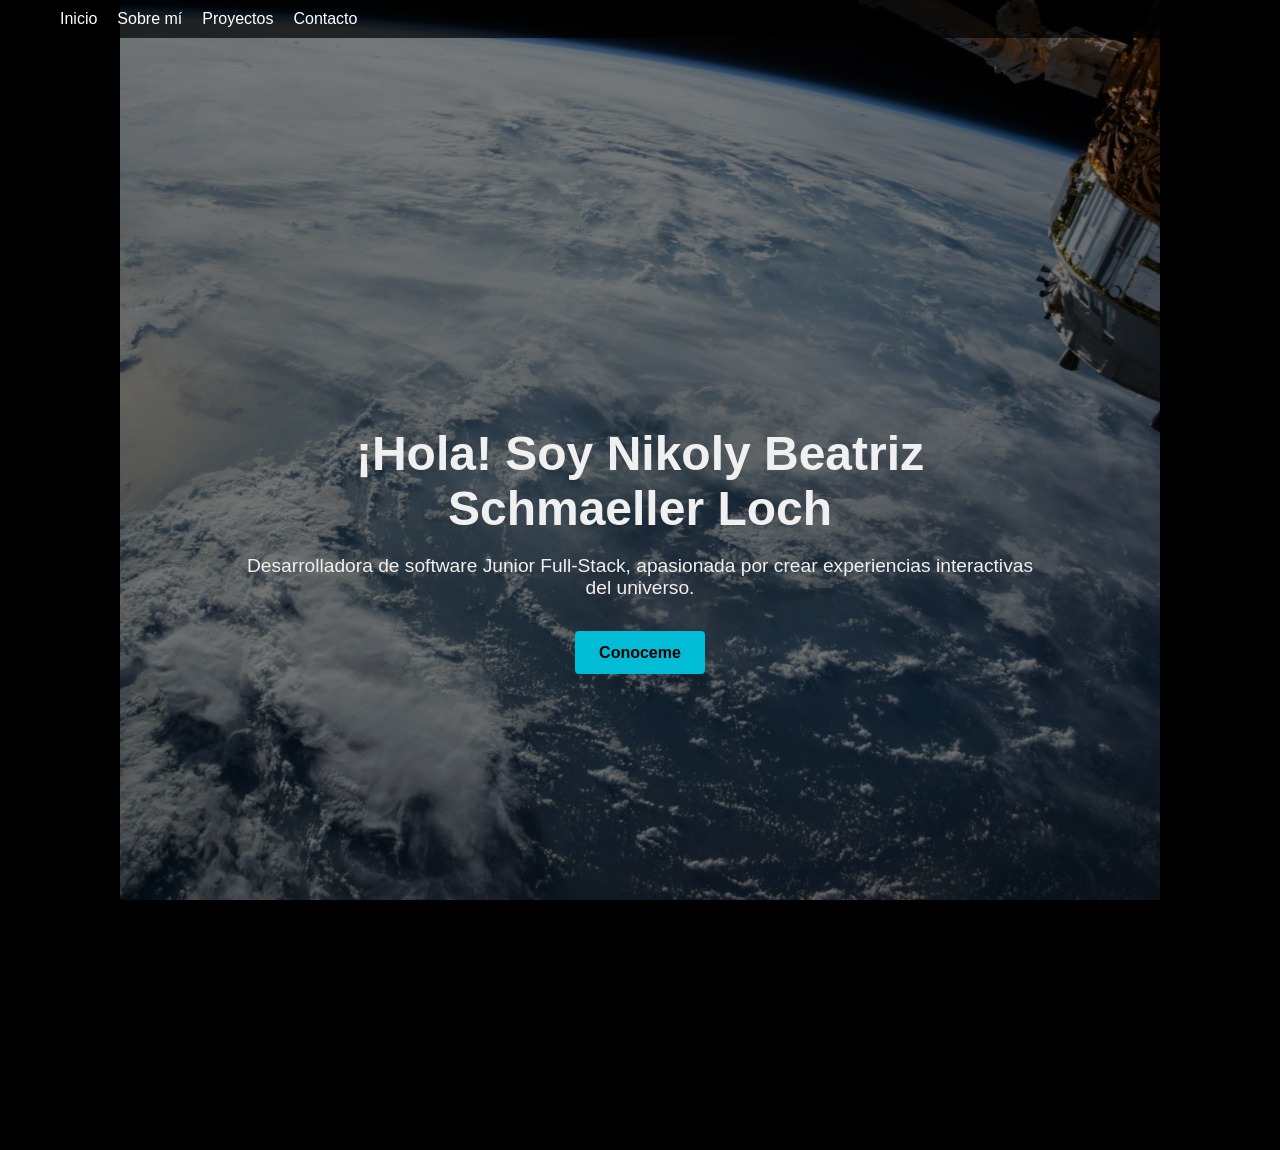
==== index.html @ 65ae57cd "Initial portfolio release with cosmic theme and Flask backend" ====
<!DOCTYPE html>
<html lang="es">
<head>
    <meta charset="UTF-8" />
    <meta name="viewport" content="width=device-width, initial-scale=1.0" />
    <title>Nikoly Beatriz – Portafolio</title>
    <link rel="stylesheet" href="static/css/style.css" />
</head>
<body>
    <nav class="navbar">
        <ul>
            <li><a href="index.html">Inicio</a></li>
            <li><a href="about.html">Sobre mí</a></li>
            <li><a href="projects.html">Proyectos</a></li>
            <li><a href="contact.html">Contacto</a></li>
        </ul>
    </nav>
    <section class="hero">
        <div class="hero-content">
            <h1>¡Hola! Soy <span class="highlight">Nikoly Beatriz Schmaeller Loch</span></h1>
            <p>Desarrolladora de software Junior Full‑Stack, apasionada por crear experiencias interactivas del universo.</p>
            <a href="about.html" class="btn-primary">Conoceme</a>
        </div>
    </section>
    <footer>
        <p>© 2026 Nikoly Beatriz – Todos los derechos reservados.</p>
    </footer>
    <script src="static/js/script.js"></script>
</body>
</html>
---- static/css/style.css ----
/* style.css - Cosmic theme */
html, body {
    margin: 0;
    padding: 0;
    height: 100%;
    font-family: 'Helvetica Neue', Arial, sans-serif;
    color: #f0f0f0;
    background: #000; /* fallback */
    overflow-x: hidden;
}

/* Hero section with background image */
.hero {
    position: relative;
    width: 100%;
    height: 100vh;
    background: url('../img/bg.jpg') center/cover no-repeat fixed;
    display: flex;
    align-items: center;
    justify-content: center;
    text-align: center;
}
.hero::after {
    content: '';
    position: absolute;
    inset: 0;
    background: rgba(0,0,0,0.5); /* dark overlay for readability */
}
.hero-content {
    position: relative;
    z-index: 1;
    max-width: 800px;
    padding: 20px;
}
.hero h1 {
    font-size: 3rem;
    margin-bottom: 1rem;
}
.hero p {
    font-size: 1.2rem;
    margin-bottom: 2rem;
}
.btn-primary {
    display: inline-block;
    background: #00bcd4;
    color: #000;
    padding: 0.8rem 1.5rem;
    border-radius: 4px;
    text-decoration: none;
    font-weight: bold;
    transition: background 0.3s;
}
.btn-primary:hover {
    background: #0097a7;
}

/* Navbar */
.navbar {
    position: fixed;
    top: 0; left: 0; right: 0;
    background: rgba(0,0,0,0.7);
    padding: 10px 20px;
    z-index: 1000;
}
.navbar ul {
    list-style: none;
    margin: 0;
    display: flex;
    gap: 20px;
}
.navbar a {
    color: #fff;
    text-decoration: none;
    font-weight: 500;
}
.navbar a:hover { text-decoration: underline; }

/* Sections */
section {
    padding: 80px 20px;
    max-width: 1000px;
    margin: 0 auto;
}
section h2 {
    font-size: 2.5rem;
    margin-bottom: 1rem;
    color: #00bcd4;
}
.project {
    background: rgba(255,255,255,0.05);
    padding: 20px;
    margin-bottom: 30px;
    border-radius: 8px;
    display: flex;
    gap: 20px;
    align-items: flex-start;
}
.project img {
    width: 180px;
    height: auto;
    border-radius: 4px;
    object-fit: cover;
}
.project-details {
    flex: 1;
}
.project-details h3 {
    margin-top: 0;
    color: #00e5ff;
}
.project-details p {
    margin: 0.5rem 0;
}

footer {
    text-align: center;
    padding: 20px;
    background: rgba(0,0,0,0.8);
    color: #aaa;
}
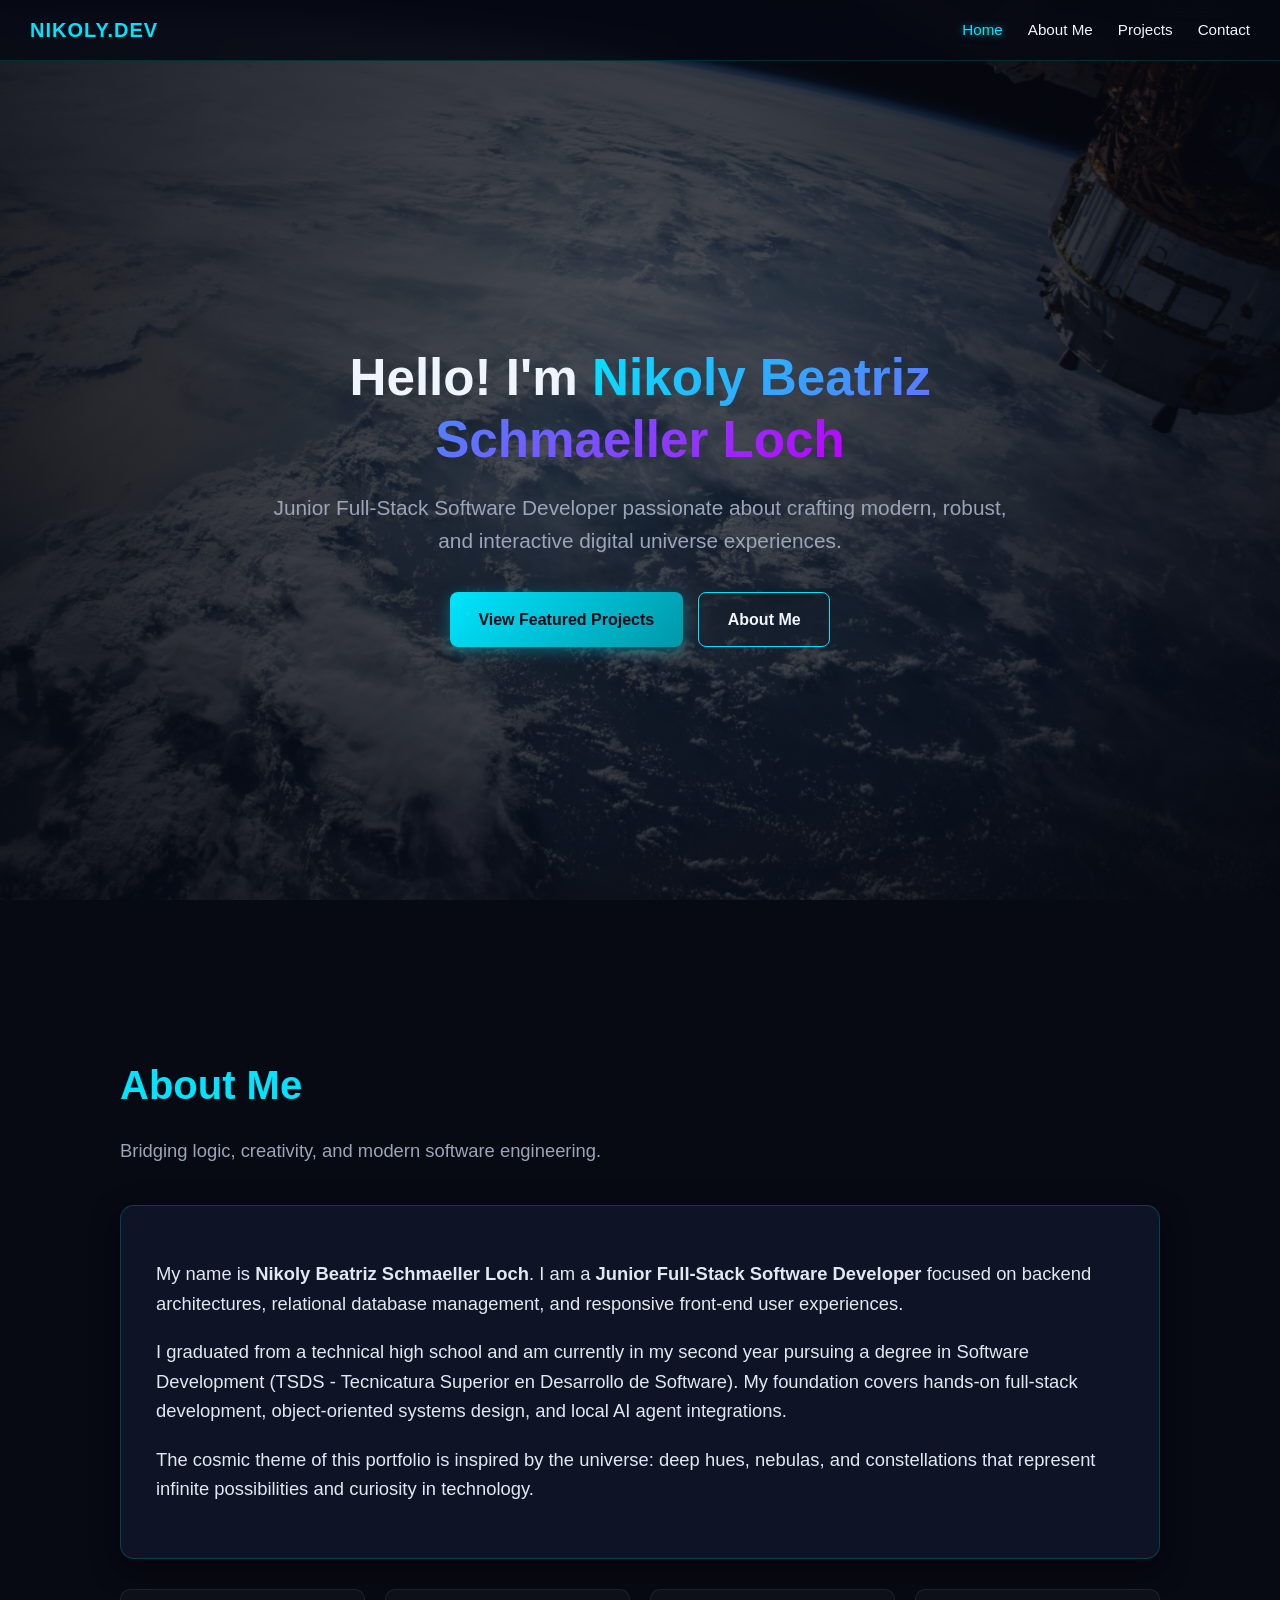
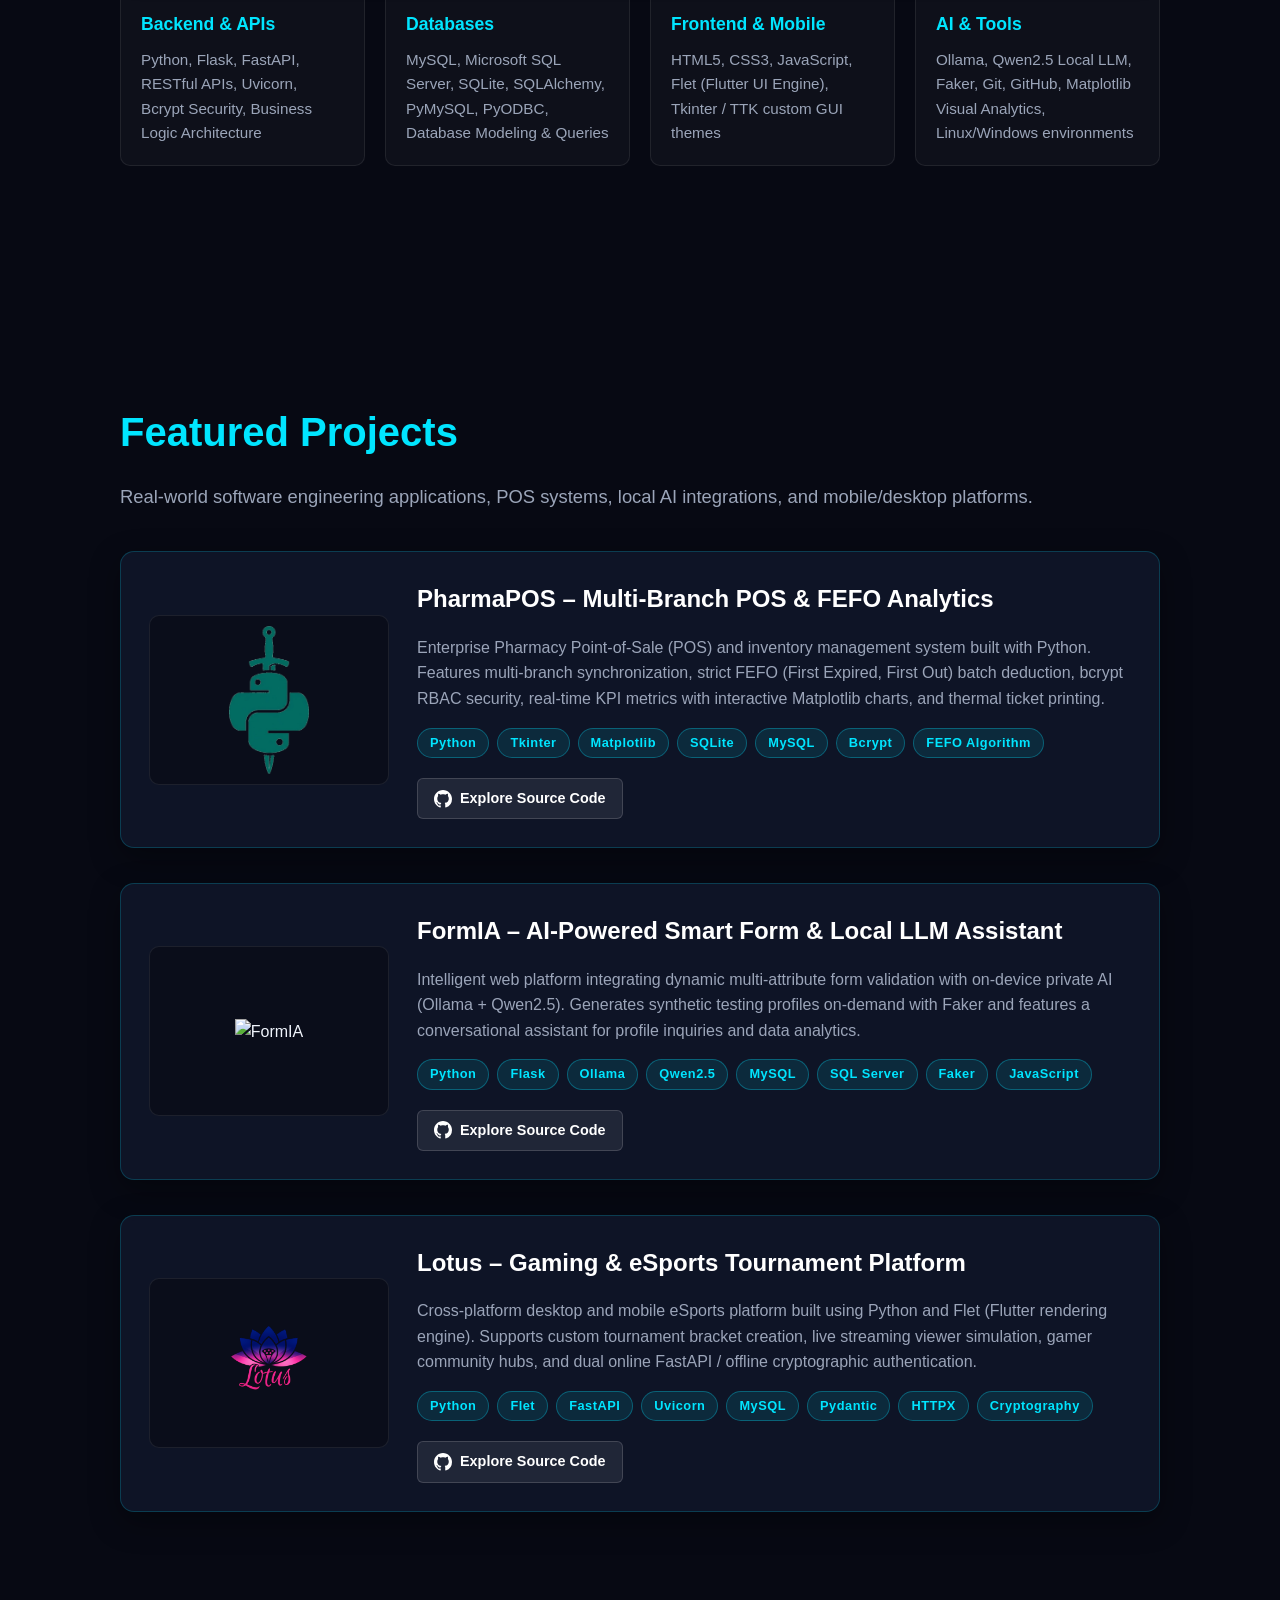
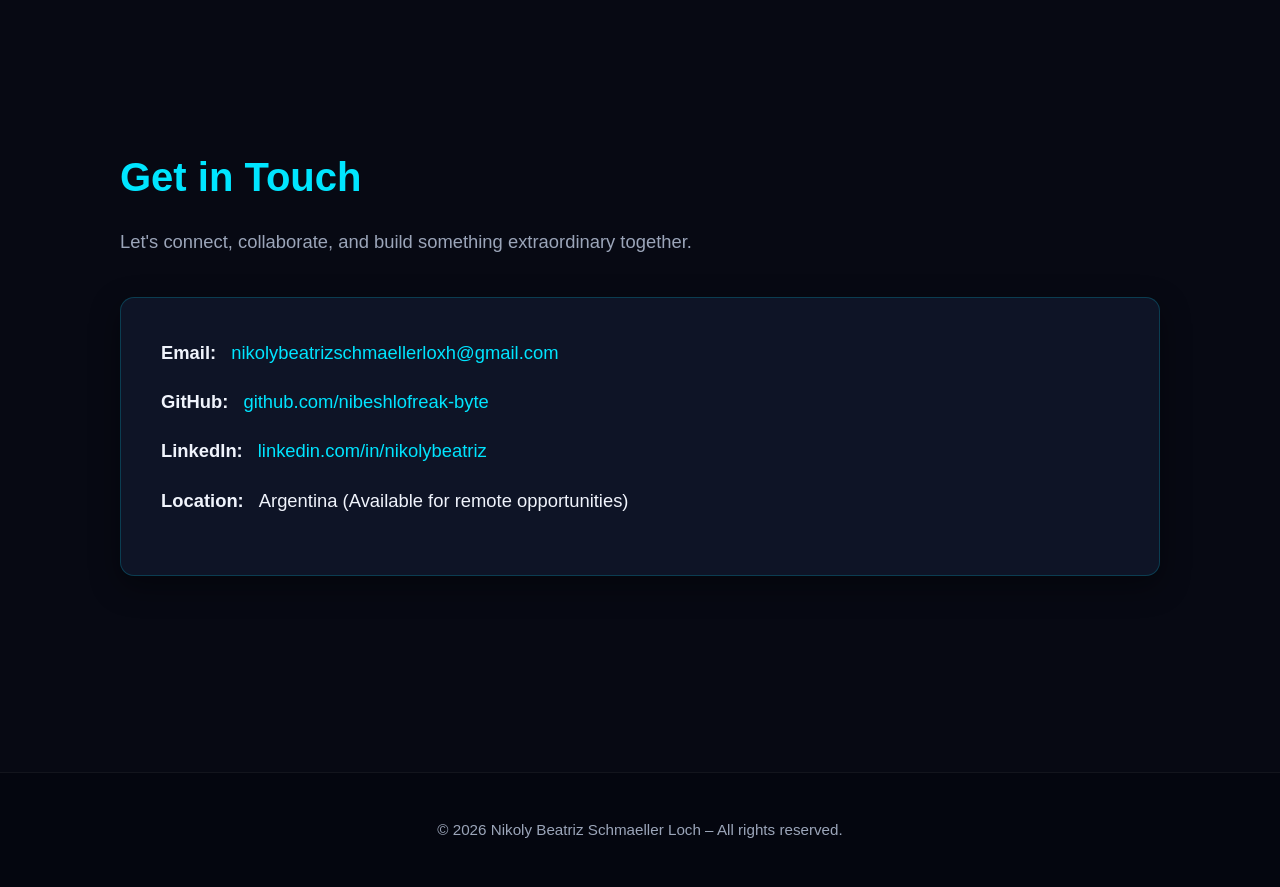
==== commit 9f2aeb8a: "Add PharmaPOS, FormIA, and Lotus projects with full English localization and portfolio integration" ====
--- a/index.html
+++ b/index.html
@@ -1,30 +1,190 @@
 <!DOCTYPE html>
-<html lang="es">
+<html lang="en">
 <head>
     <meta charset="UTF-8" />
     <meta name="viewport" content="width=device-width, initial-scale=1.0" />
-    <title>Nikoly Beatriz – Portafolio</title>
+    <title>Nikoly Beatriz – Software Developer Portfolio</title>
     <link rel="stylesheet" href="static/css/style.css" />
 </head>
 <body>
     <nav class="navbar">
+        <a href="#home" class="nav-brand">NIKOLY.DEV</a>
         <ul>
-            <li><a href="index.html">Inicio</a></li>
-            <li><a href="about.html">Sobre mí</a></li>
-            <li><a href="projects.html">Proyectos</a></li>
-            <li><a href="contact.html">Contacto</a></li>
+            <li><a href="#home" class="active">Home</a></li>
+            <li><a href="#about">About Me</a></li>
+            <li><a href="#projects">Projects</a></li>
+            <li><a href="#contact">Contact</a></li>
         </ul>
     </nav>
-    <section class="hero">
+
+    <header id="home" class="hero">
         <div class="hero-content">
-            <h1>¡Hola! Soy <span class="highlight">Nikoly Beatriz Schmaeller Loch</span></h1>
-            <p>Desarrolladora de software Junior Full‑Stack, apasionada por crear experiencias interactivas del universo.</p>
-            <a href="about.html" class="btn-primary">Conoceme</a>
+            <h1>Hello! I'm <span class="highlight">Nikoly Beatriz Schmaeller Loch</span></h1>
+            <p>Junior Full-Stack Software Developer passionate about crafting modern, robust, and interactive digital universe experiences.</p>
+            <div class="hero-cta">
+                <a href="#projects" class="btn-primary">View Featured Projects</a>
+                <a href="#about" class="btn-secondary">About Me</a>
+            </div>
+        </div>
+    </header>
+
+    <section id="about" class="content">
+        <h2>About Me</h2>
+        <p class="section-subtitle">Bridging logic, creativity, and modern software engineering.</p>
+
+        <div class="about-card">
+            <p>My name is <strong>Nikoly Beatriz Schmaeller Loch</strong>. I am a <strong>Junior Full-Stack Software Developer</strong> focused on backend architectures, relational database management, and responsive front-end user experiences.</p>
+            <p>I graduated from a technical high school and am currently in my second year pursuing a degree in Software Development (TSDS - Tecnicatura Superior en Desarrollo de Software). My foundation covers hands-on full-stack development, object-oriented systems design, and local AI agent integrations.</p>
+            <p>The cosmic theme of this portfolio is inspired by the universe: deep hues, nebulas, and constellations that represent infinite possibilities and curiosity in technology.</p>
+        </div>
+
+        <div class="skills-grid">
+            <div class="skill-box">
+                <h4>Backend &amp; APIs</h4>
+                <p>Python, Flask, FastAPI, RESTful APIs, Uvicorn, Bcrypt Security, Business Logic Architecture</p>
+            </div>
+            <div class="skill-box">
+                <h4>Databases</h4>
+                <p>MySQL, Microsoft SQL Server, SQLite, SQLAlchemy, PyMySQL, PyODBC, Database Modeling &amp; Queries</p>
+            </div>
+            <div class="skill-box">
+                <h4>Frontend &amp; Mobile</h4>
+                <p>HTML5, CSS3, JavaScript, Flet (Flutter UI Engine), Tkinter / TTK custom GUI themes</p>
+            </div>
+            <div class="skill-box">
+                <h4>AI &amp; Tools</h4>
+                <p>Ollama, Qwen2.5 Local LLM, Faker, Git, GitHub, Matplotlib Visual Analytics, Linux/Windows environments</p>
+            </div>
         </div>
     </section>
+
+    <section id="projects" class="content">
+        <h2>Featured Projects</h2>
+        <p class="section-subtitle">Real-world software engineering applications, POS systems, local AI integrations, and mobile/desktop platforms.</p>
+
+        <div class="projects-container">
+            <!-- Project 1: PharmaPOS -->
+            <article class="project-card">
+                <div class="project-image-wrap">
+                    <img src="static/img/pharmacy_pos.png" alt="PharmaPOS" loading="lazy" />
+                </div>
+                <div class="project-details">
+                    <h3>PharmaPOS – Multi-Branch POS &amp; FEFO Analytics</h3>
+                    <p>Enterprise Pharmacy Point-of-Sale (POS) and inventory management system built with Python. Features multi-branch synchronization, strict FEFO (First Expired, First Out) batch deduction, bcrypt RBAC security, real-time KPI metrics with interactive Matplotlib charts, and thermal ticket printing.</p>
+                    
+                    <div class="tech-tags">
+                        <span class="tech-tag">Python</span>
+                        <span class="tech-tag">Tkinter</span>
+                        <span class="tech-tag">Matplotlib</span>
+                        <span class="tech-tag">SQLite</span>
+                        <span class="tech-tag">MySQL</span>
+                        <span class="tech-tag">Bcrypt</span>
+                        <span class="tech-tag">FEFO Algorithm</span>
+                    </div>
+
+                    <div class="project-actions">
+                        <a href="https://github.com/nibeshlofreak-byte/portfolio/tree/main/projects/pharmacy-pos" target="_blank" rel="noopener noreferrer" class="btn-code">
+                            <svg width="18" height="18" viewBox="0 0 24 24" fill="currentColor">
+                                <path d="M12 0C5.37 0 0 5.37 0 12c0 5.31 3.435 9.795 8.205 11.385.6.105.825-.255.825-.57 0-.285-.015-1.23-.015-2.235-3.015.555-3.795-.735-4.035-1.41-.135-.345-.72-1.41-1.23-1.695-.42-.225-1.02-.78-.015-.795.945-.015 1.62.87 1.845 1.23 1.08 1.815 2.805 1.305 3.495.99.105-.78.42-1.305.765-1.605-2.67-.3-5.46-1.335-5.46-5.925 0-1.305.465-2.385 1.23-3.225-.12-.3-.54-1.53.12-3.18 0 0 1.005-.315 3.3 1.23.96-.27 1.98-.405 3-.405s2.04.135 3 .405c2.295-1.56 3.3-1.23 3.3-1.23.66 1.65.24 2.88.12 3.18.765.84 1.23 1.905 1.23 3.225 0 4.605-2.805 5.625-5.475 5.925.435.375.81 1.095.81 2.22 0 1.605-.015 2.895-.015 3.3 0 .315.225.69.825.57A12.02 12.02 0 0024 12c0-6.63-5.37-12-12-12z"/>
+                            </svg>
+                            Explore Source Code
+                        </a>
+                    </div>
+                </div>
+            </article>
+
+            <!-- Project 2: FormIA -->
+            <article class="project-card">
+                <div class="project-image-wrap">
+                    <img src="static/img/formia_ai.svg" alt="FormIA" loading="lazy" />
+                </div>
+                <div class="project-details">
+                    <h3>FormIA – AI-Powered Smart Form &amp; Local LLM Assistant</h3>
+                    <p>Intelligent web platform integrating dynamic multi-attribute form validation with on-device private AI (Ollama + Qwen2.5). Generates synthetic testing profiles on-demand with Faker and features a conversational assistant for profile inquiries and data analytics.</p>
+                    
+                    <div class="tech-tags">
+                        <span class="tech-tag">Python</span>
+                        <span class="tech-tag">Flask</span>
+                        <span class="tech-tag">Ollama</span>
+                        <span class="tech-tag">Qwen2.5</span>
+                        <span class="tech-tag">MySQL</span>
+                        <span class="tech-tag">SQL Server</span>
+                        <span class="tech-tag">Faker</span>
+                        <span class="tech-tag">JavaScript</span>
+                    </div>
+
+                    <div class="project-actions">
+                        <a href="https://github.com/nibeshlofreak-byte/portfolio/tree/main/projects/formia-ai-form" target="_blank" rel="noopener noreferrer" class="btn-code">
+                            <svg width="18" height="18" viewBox="0 0 24 24" fill="currentColor">
+                                <path d="M12 0C5.37 0 0 5.37 0 12c0 5.31 3.435 9.795 8.205 11.385.6.105.825-.255.825-.57 0-.285-.015-1.23-.015-2.235-3.015.555-3.795-.735-4.035-1.41-.135-.345-.72-1.41-1.23-1.695-.42-.225-1.02-.78-.015-.795.945-.015 1.62.87 1.845 1.23 1.08 1.815 2.805 1.305 3.495.99.105-.78.42-1.305.765-1.605-2.67-.3-5.46-1.335-5.46-5.925 0-1.305.465-2.385 1.23-3.225-.12-.3-.54-1.53.12-3.18 0 0 1.005-.315 3.3 1.23.96-.27 1.98-.405 3-.405s2.04.135 3 .405c2.295-1.56 3.3-1.23 3.3-1.23.66 1.65.24 2.88.12 3.18.765.84 1.23 1.905 1.23 3.225 0 4.605-2.805 5.625-5.475 5.925.435.375.81 1.095.81 2.22 0 1.605-.015 2.895-.015 3.3 0 .315.225.69.825.57A12.02 12.02 0 0024 12c0-6.63-5.37-12-12-12z"/>
+                            </svg>
+                            Explore Source Code
+                        </a>
+                    </div>
+                </div>
+            </article>
+
+            <!-- Project 3: Lotus -->
+            <article class="project-card">
+                <div class="project-image-wrap">
+                    <img src="static/img/lotus_esports.png" alt="Lotus eSports" loading="lazy" />
+                </div>
+                <div class="project-details">
+                    <h3>Lotus – Gaming &amp; eSports Tournament Platform</h3>
+                    <p>Cross-platform desktop and mobile eSports platform built using Python and Flet (Flutter rendering engine). Supports custom tournament bracket creation, live streaming viewer simulation, gamer community hubs, and dual online FastAPI / offline cryptographic authentication.</p>
+                    
+                    <div class="tech-tags">
+                        <span class="tech-tag">Python</span>
+                        <span class="tech-tag">Flet</span>
+                        <span class="tech-tag">FastAPI</span>
+                        <span class="tech-tag">Uvicorn</span>
+                        <span class="tech-tag">MySQL</span>
+                        <span class="tech-tag">Pydantic</span>
+                        <span class="tech-tag">HTTPX</span>
+                        <span class="tech-tag">Cryptography</span>
+                    </div>
+
+                    <div class="project-actions">
+                        <a href="https://github.com/nibeshlofreak-byte/portfolio/tree/main/projects/lotus-esports" target="_blank" rel="noopener noreferrer" class="btn-code">
+                            <svg width="18" height="18" viewBox="0 0 24 24" fill="currentColor">
+                                <path d="M12 0C5.37 0 0 5.37 0 12c0 5.31 3.435 9.795 8.205 11.385.6.105.825-.255.825-.57 0-.285-.015-1.23-.015-2.235-3.015.555-3.795-.735-4.035-1.41-.135-.345-.72-1.41-1.23-1.695-.42-.225-1.02-.78-.015-.795.945-.015 1.62.87 1.845 1.23 1.08 1.815 2.805 1.305 3.495.99.105-.78.42-1.305.765-1.605-2.67-.3-5.46-1.335-5.46-5.925 0-1.305.465-2.385 1.23-3.225-.12-.3-.54-1.53.12-3.18 0 0 1.005-.315 3.3 1.23.96-.27 1.98-.405 3-.405s2.04.135 3 .405c2.295-1.56 3.3-1.23 3.3-1.23.66 1.65.24 2.88.12 3.18.765.84 1.23 1.905 1.23 3.225 0 4.605-2.805 5.625-5.475 5.925.435.375.81 1.095.81 2.22 0 1.605-.015 2.895-.015 3.3 0 .315.225.69.825.57A12.02 12.02 0 0024 12c0-6.63-5.37-12-12-12z"/>
+                            </svg>
+                            Explore Source Code
+                        </a>
+                    </div>
+                </div>
+            </article>
+        </div>
+    </section>
+
+    <section id="contact" class="content">
+        <h2>Get in Touch</h2>
+        <p class="section-subtitle">Let's connect, collaborate, and build something extraordinary together.</p>
+
+        <div class="contact-container">
+            <div class="contact-item">
+                <strong>Email:</strong>
+                <a href="mailto:nikolybeatrizschmaellerloxh@gmail.com">nikolybeatrizschmaellerloxh@gmail.com</a>
+            </div>
+            <div class="contact-item">
+                <strong>GitHub:</strong>
+                <a href="https://github.com/nibeshlofreak-byte" target="_blank" rel="noopener noreferrer">github.com/nibeshlofreak-byte</a>
+            </div>
+            <div class="contact-item">
+                <strong>LinkedIn:</strong>
+                <a href="https://www.linkedin.com/in/nikolybeatriz" target="_blank" rel="noopener noreferrer">linkedin.com/in/nikolybeatriz</a>
+            </div>
+            <div class="contact-item">
+                <strong>Location:</strong>
+                <span>Argentina (Available for remote opportunities)</span>
+            </div>
+        </div>
+    </section>
+
     <footer>
-        <p>© 2026 Nikoly Beatriz – Todos los derechos reservados.</p>
+        <p>© 2026 Nikoly Beatriz Schmaeller Loch – All rights reserved.</p>
     </footer>
+
     <script src="static/js/script.js"></script>
 </body>
-</html>+</html>
--- a/static/css/style.css
+++ b/static/css/style.css
@@ -1,120 +1,415 @@
-/* style.css - Cosmic theme */
+/* style.css - Cosmic Theme Portfolio */
+:root {
+    --primary-neon: #00e5ff;
+    --accent-purple: #9d4edd;
+    --accent-pink: #ff007f;
+    --bg-dark: #070913;
+    --card-bg: rgba(18, 24, 46, 0.75);
+    --card-border: rgba(0, 229, 255, 0.2);
+    --text-main: #f0f4fc;
+    --text-muted: #9ba5b9;
+}
+
+* {
+    box-sizing: border-box;
+}
+
 html, body {
     margin: 0;
     padding: 0;
-    height: 100%;
-    font-family: 'Helvetica Neue', Arial, sans-serif;
-    color: #f0f0f0;
-    background: #000; /* fallback */
+    min-height: 100%;
+    font-family: 'Segoe UI', -apple-system, BlinkMacSystemFont, Roboto, Oxygen, Ubuntu, Cantarell, sans-serif;
+    color: var(--text-main);
+    background-color: var(--bg-dark);
+    background-image: 
+        radial-gradient(ellipse at top left, rgba(157, 78, 221, 0.15), transparent 50%),
+        radial-gradient(ellipse at bottom right, rgba(0, 229, 255, 0.12), transparent 50%),
+        radial-gradient(circle at center, rgba(10, 14, 28, 0.95), #05070f);
+    background-attachment: fixed;
     overflow-x: hidden;
-}
-
-/* Hero section with background image */
+    line-height: 1.6;
+}
+
+/* Navbar */
+.navbar {
+    position: fixed;
+    top: 0; 
+    left: 0; 
+    right: 0;
+    background: rgba(7, 9, 19, 0.85);
+    backdrop-filter: blur(12px);
+    -webkit-backdrop-filter: blur(12px);
+    border-bottom: 1px solid rgba(0, 229, 255, 0.15);
+    padding: 14px 30px;
+    z-index: 1000;
+    display: flex;
+    justify-content: space-between;
+    align-items: center;
+}
+
+.navbar .nav-brand {
+    font-size: 1.25rem;
+    font-weight: 700;
+    color: var(--primary-neon);
+    text-decoration: none;
+    letter-spacing: 1px;
+}
+
+.navbar ul {
+    list-style: none;
+    margin: 0;
+    padding: 0;
+    display: flex;
+    gap: 25px;
+}
+
+.navbar a {
+    color: var(--text-main);
+    text-decoration: none;
+    font-weight: 500;
+    font-size: 0.95rem;
+    transition: color 0.25s, text-shadow 0.25s;
+}
+
+.navbar a:hover, .navbar a.active {
+    color: var(--primary-neon);
+    text-shadow: 0 0 8px rgba(0, 229, 255, 0.6);
+}
+
+/* Hero Section */
 .hero {
     position: relative;
     width: 100%;
-    height: 100vh;
+    min-height: 100vh;
     background: url('../img/bg.jpg') center/cover no-repeat fixed;
     display: flex;
     align-items: center;
     justify-content: center;
     text-align: center;
-}
+    padding: 100px 20px 40px;
+}
+
 .hero::after {
     content: '';
     position: absolute;
     inset: 0;
-    background: rgba(0,0,0,0.5); /* dark overlay for readability */
-}
+    background: radial-gradient(circle, rgba(7, 9, 19, 0.65) 0%, rgba(5, 7, 15, 0.9) 100%);
+}
+
 .hero-content {
     position: relative;
     z-index: 1;
-    max-width: 800px;
+    max-width: 820px;
+    padding: 30px;
+}
+
+.hero h1 {
+    font-size: 3.2rem;
+    margin-bottom: 1.2rem;
+    line-height: 1.2;
+    font-weight: 800;
+}
+
+.highlight {
+    background: linear-gradient(135deg, #00e5ff 0%, #bd00ff 100%);
+    -webkit-background-clip: text;
+    -webkit-text-fill-color: transparent;
+}
+
+.hero p {
+    font-size: 1.3rem;
+    color: var(--text-muted);
+    margin-bottom: 2.2rem;
+}
+
+.hero-cta {
+    display: flex;
+    gap: 15px;
+    justify-content: center;
+    flex-wrap: wrap;
+}
+
+.btn-primary {
+    display: inline-flex;
+    align-items: center;
+    gap: 8px;
+    background: linear-gradient(135deg, #00e5ff 0%, #0097a7 100%);
+    color: #070913;
+    padding: 0.85rem 1.8rem;
+    border-radius: 8px;
+    text-decoration: none;
+    font-weight: 700;
+    font-size: 1rem;
+    box-shadow: 0 4px 15px rgba(0, 229, 255, 0.35);
+    transition: transform 0.2s, box-shadow 0.2s;
+}
+
+.btn-primary:hover {
+    transform: translateY(-2px);
+    box-shadow: 0 6px 20px rgba(0, 229, 255, 0.5);
+}
+
+.btn-secondary {
+    display: inline-flex;
+    align-items: center;
+    gap: 8px;
+    background: transparent;
+    color: var(--text-main);
+    border: 1px solid var(--primary-neon);
+    padding: 0.85rem 1.8rem;
+    border-radius: 8px;
+    text-decoration: none;
+    font-weight: 600;
+    font-size: 1rem;
+    transition: background 0.25s, transform 0.2s;
+}
+
+.btn-secondary:hover {
+    background: rgba(0, 229, 255, 0.12);
+    transform: translateY(-2px);
+}
+
+/* Content Pages */
+.content {
+    padding: 120px 20px 80px;
+    max-width: 1080px;
+    margin: 0 auto;
+    min-height: calc(100vh - 120px);
+}
+
+.content h2 {
+    font-size: 2.5rem;
+    margin-bottom: 0.5rem;
+    color: var(--primary-neon);
+    font-weight: 700;
+}
+
+.section-subtitle {
+    color: var(--text-muted);
+    font-size: 1.15rem;
+    margin-bottom: 2.5rem;
+}
+
+/* About Section */
+.about-card {
+    background: var(--card-bg);
+    border: 1px solid var(--card-border);
+    backdrop-filter: blur(10px);
+    border-radius: 14px;
+    padding: 35px;
+    box-shadow: 0 10px 30px rgba(0, 0, 0, 0.4);
+    margin-bottom: 30px;
+}
+
+.about-card p {
+    font-size: 1.15rem;
+    margin-bottom: 1.2rem;
+    color: #e2e8f0;
+}
+
+.skills-grid {
+    display: grid;
+    grid-template-columns: repeat(auto-fit, minmax(220px, 1fr));
+    gap: 20px;
+    margin-top: 30px;
+}
+
+.skill-box {
+    background: rgba(255, 255, 255, 0.03);
+    border: 1px solid rgba(255, 255, 255, 0.08);
+    border-radius: 10px;
     padding: 20px;
-}
-.hero h1 {
-    font-size: 3rem;
-    margin-bottom: 1rem;
-}
-.hero p {
-    font-size: 1.2rem;
-    margin-bottom: 2rem;
-}
-.btn-primary {
-    display: inline-block;
-    background: #00bcd4;
-    color: #000;
-    padding: 0.8rem 1.5rem;
-    border-radius: 4px;
-    text-decoration: none;
-    font-weight: bold;
-    transition: background 0.3s;
-}
-.btn-primary:hover {
-    background: #0097a7;
-}
-
-/* Navbar */
-.navbar {
-    position: fixed;
-    top: 0; left: 0; right: 0;
-    background: rgba(0,0,0,0.7);
-    padding: 10px 20px;
-    z-index: 1000;
-}
-.navbar ul {
-    list-style: none;
+    transition: border-color 0.25s, transform 0.2s;
+}
+
+.skill-box:hover {
+    border-color: var(--primary-neon);
+    transform: translateY(-3px);
+}
+
+.skill-box h4 {
+    margin: 0 0 10px;
+    color: var(--primary-neon);
+    font-size: 1.1rem;
+}
+
+.skill-box p {
     margin: 0;
-    display: flex;
-    gap: 20px;
-}
-.navbar a {
-    color: #fff;
-    text-decoration: none;
-    font-weight: 500;
-}
-.navbar a:hover { text-decoration: underline; }
-
-/* Sections */
-section {
-    padding: 80px 20px;
-    max-width: 1000px;
-    margin: 0 auto;
-}
-section h2 {
-    font-size: 2.5rem;
-    margin-bottom: 1rem;
-    color: #00bcd4;
-}
-.project {
-    background: rgba(255,255,255,0.05);
-    padding: 20px;
-    margin-bottom: 30px;
-    border-radius: 8px;
-    display: flex;
-    gap: 20px;
-    align-items: flex-start;
-}
-.project img {
-    width: 180px;
-    height: auto;
-    border-radius: 4px;
-    object-fit: cover;
-}
+    font-size: 0.95rem;
+    color: var(--text-muted);
+}
+
+/* Projects Section */
+.projects-container {
+    display: flex;
+    flex-direction: column;
+    gap: 35px;
+}
+
+.project-card {
+    background: var(--card-bg);
+    border: 1px solid var(--card-border);
+    backdrop-filter: blur(10px);
+    padding: 28px;
+    border-radius: 14px;
+    display: flex;
+    gap: 28px;
+    align-items: center;
+    box-shadow: 0 10px 30px rgba(0, 0, 0, 0.35);
+    transition: transform 0.25s, border-color 0.25s, box-shadow 0.25s;
+}
+
+.project-card:hover {
+    transform: translateY(-4px);
+    border-color: rgba(0, 229, 255, 0.5);
+    box-shadow: 0 14px 40px rgba(0, 229, 255, 0.15);
+}
+
+.project-image-wrap {
+    flex-shrink: 0;
+    width: 240px;
+    height: 170px;
+    border-radius: 10px;
+    overflow: hidden;
+    background: rgba(0, 0, 0, 0.3);
+    display: flex;
+    align-items: center;
+    justify-content: center;
+    border: 1px solid rgba(255, 255, 255, 0.08);
+}
+
+.project-image-wrap img {
+    max-width: 100%;
+    max-height: 100%;
+    object-fit: contain;
+    padding: 10px;
+    transition: transform 0.3s;
+}
+
+.project-card:hover .project-image-wrap img {
+    transform: scale(1.05);
+}
+
 .project-details {
     flex: 1;
 }
+
 .project-details h3 {
-    margin-top: 0;
-    color: #00e5ff;
-}
+    margin: 0 0 10px;
+    color: #ffffff;
+    font-size: 1.5rem;
+    font-weight: 700;
+}
+
 .project-details p {
-    margin: 0.5rem 0;
-}
-
+    color: var(--text-muted);
+    font-size: 1rem;
+    margin-bottom: 16px;
+}
+
+.tech-tags {
+    display: flex;
+    flex-wrap: wrap;
+    gap: 8px;
+    margin-bottom: 20px;
+}
+
+.tech-tag {
+    background: rgba(0, 229, 255, 0.1);
+    color: var(--primary-neon);
+    border: 1px solid rgba(0, 229, 255, 0.3);
+    padding: 4px 12px;
+    border-radius: 20px;
+    font-size: 0.8rem;
+    font-weight: 600;
+    letter-spacing: 0.5px;
+}
+
+.project-actions {
+    display: flex;
+    gap: 12px;
+    align-items: center;
+}
+
+.btn-code {
+    display: inline-flex;
+    align-items: center;
+    gap: 8px;
+    background: rgba(255, 255, 255, 0.08);
+    color: #fff;
+    padding: 8px 16px;
+    border-radius: 6px;
+    font-size: 0.9rem;
+    font-weight: 600;
+    text-decoration: none;
+    border: 1px solid rgba(255, 255, 255, 0.15);
+    transition: background 0.2s, border-color 0.2s;
+}
+
+.btn-code:hover {
+    background: rgba(0, 229, 255, 0.15);
+    border-color: var(--primary-neon);
+    color: var(--primary-neon);
+}
+
+/* Contact Page */
+.contact-container {
+    background: var(--card-bg);
+    border: 1px solid var(--card-border);
+    backdrop-filter: blur(10px);
+    border-radius: 14px;
+    padding: 40px;
+    box-shadow: 0 10px 30px rgba(0, 0, 0, 0.4);
+}
+
+.contact-item {
+    display: flex;
+    align-items: center;
+    gap: 15px;
+    margin-bottom: 20px;
+    font-size: 1.15rem;
+}
+
+.contact-item a {
+    color: var(--primary-neon);
+    text-decoration: none;
+    transition: text-decoration 0.2s;
+}
+
+.contact-item a:hover {
+    text-decoration: underline;
+}
+
+/* Footer */
 footer {
     text-align: center;
-    padding: 20px;
-    background: rgba(0,0,0,0.8);
-    color: #aaa;
-}
+    padding: 30px 20px;
+    background: rgba(5, 7, 15, 0.95);
+    border-top: 1px solid rgba(255, 255, 255, 0.06);
+    color: var(--text-muted);
+    font-size: 0.95rem;
+}
+
+/* Responsive */
+@media (max-width: 768px) {
+    .navbar {
+        padding: 12px 18px;
+    }
+    .navbar ul {
+        gap: 14px;
+    }
+    .hero h1 {
+        font-size: 2.3rem;
+    }
+    .hero p {
+        font-size: 1.05rem;
+    }
+    .project-card {
+        flex-direction: column;
+        align-items: flex-start;
+    }
+    .project-image-wrap {
+        width: 100%;
+        height: 200px;
+    }
+}
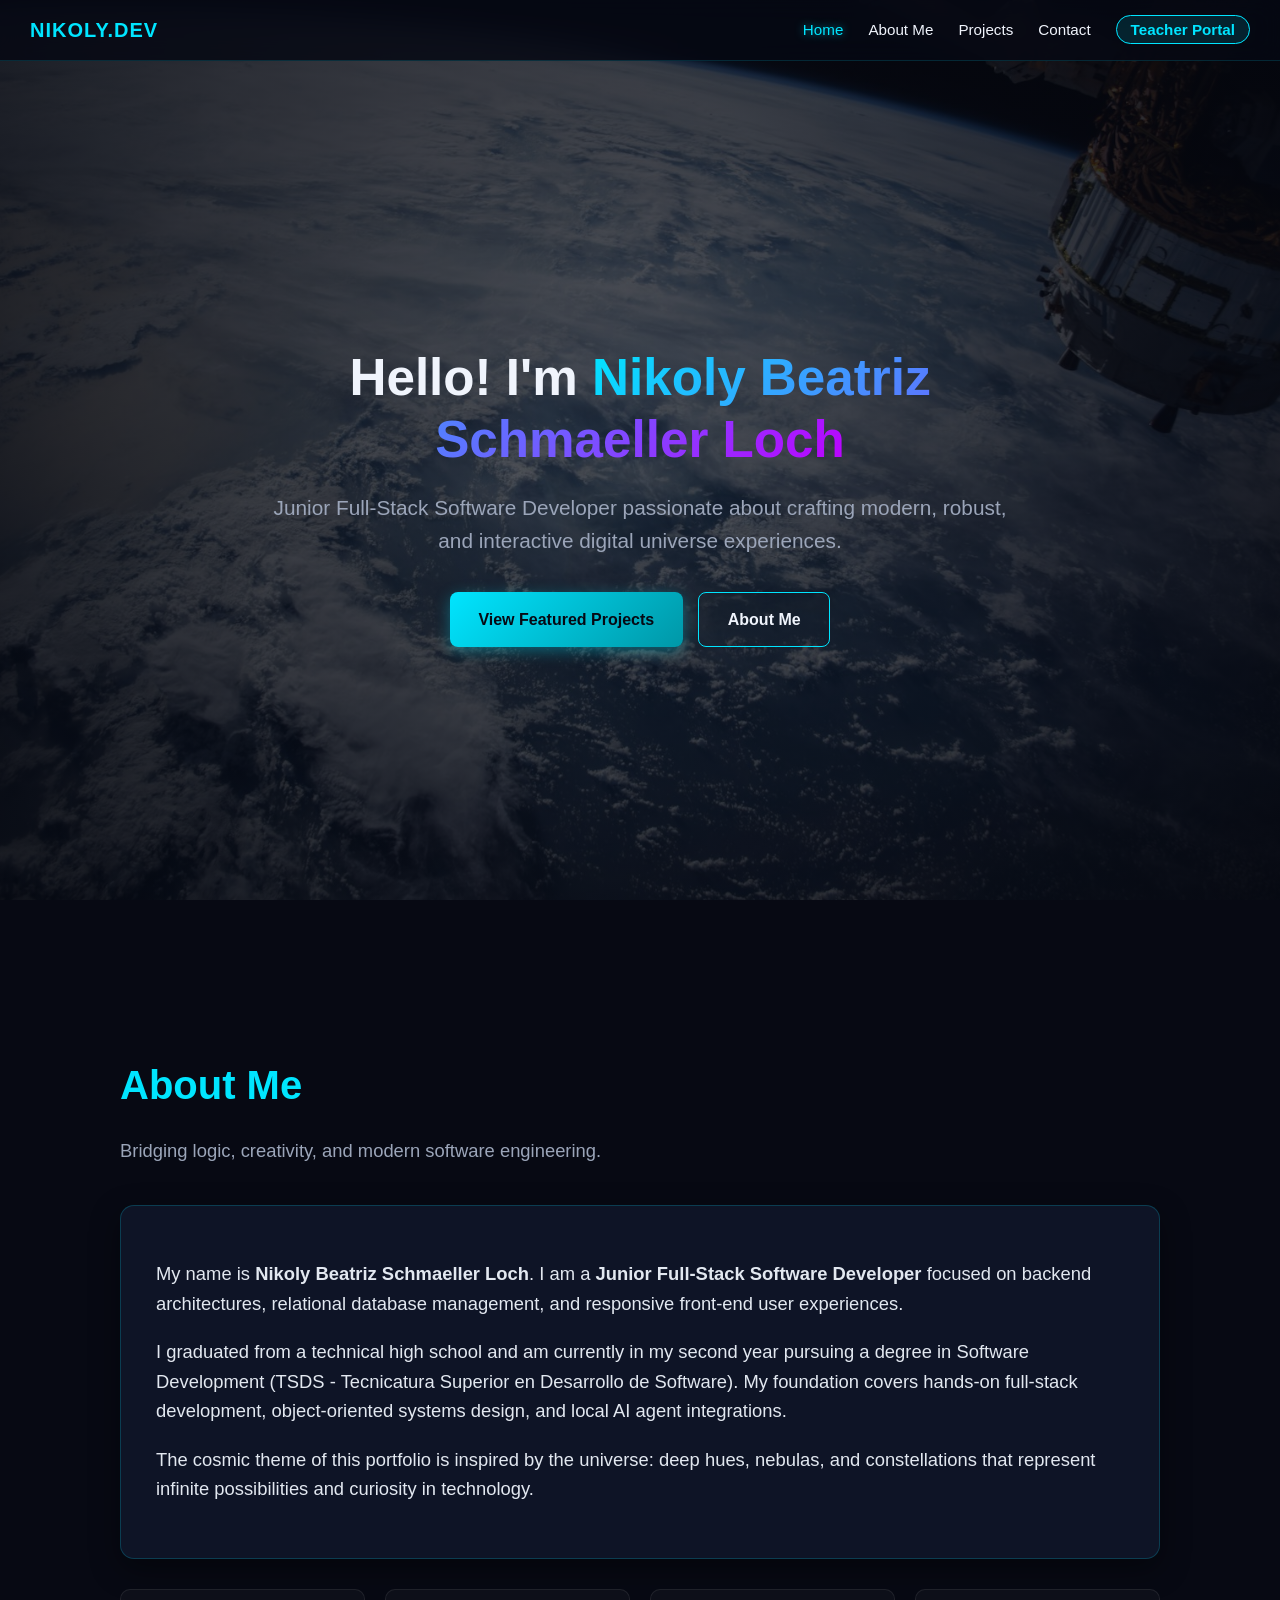
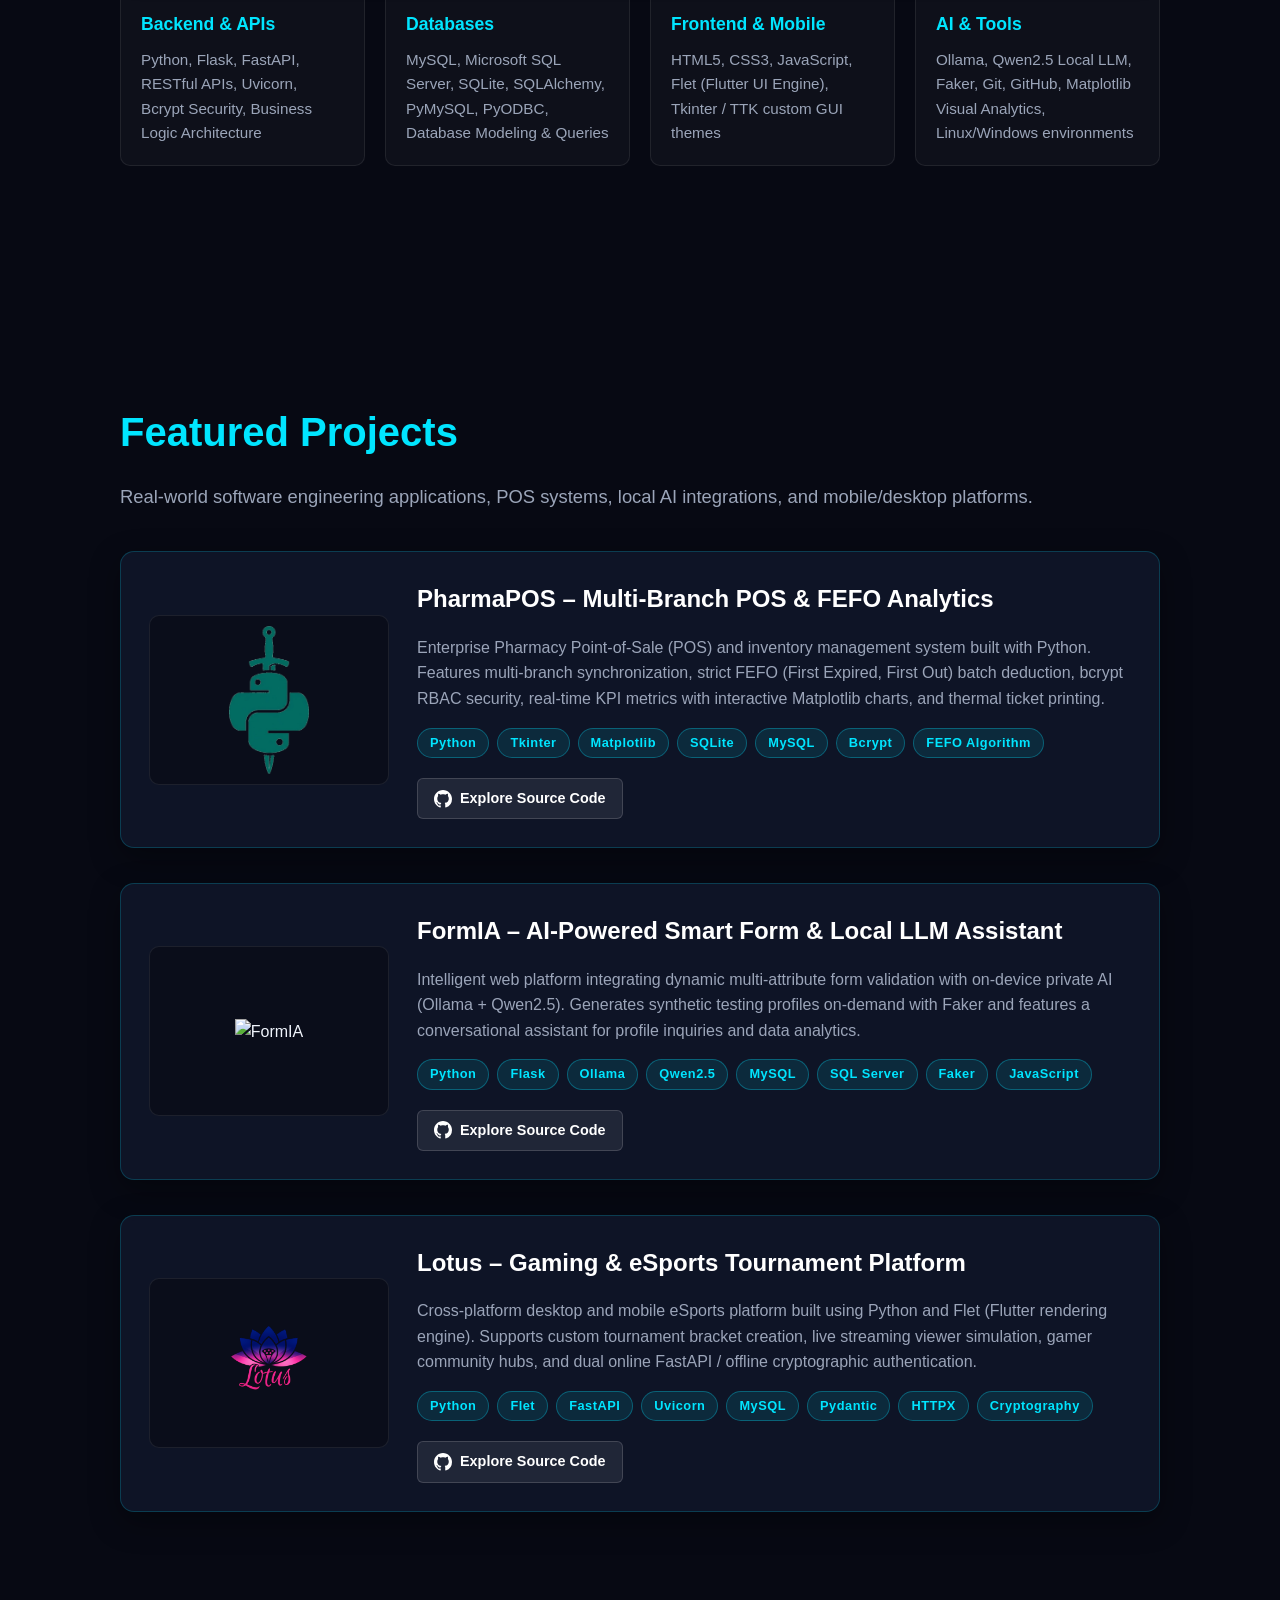
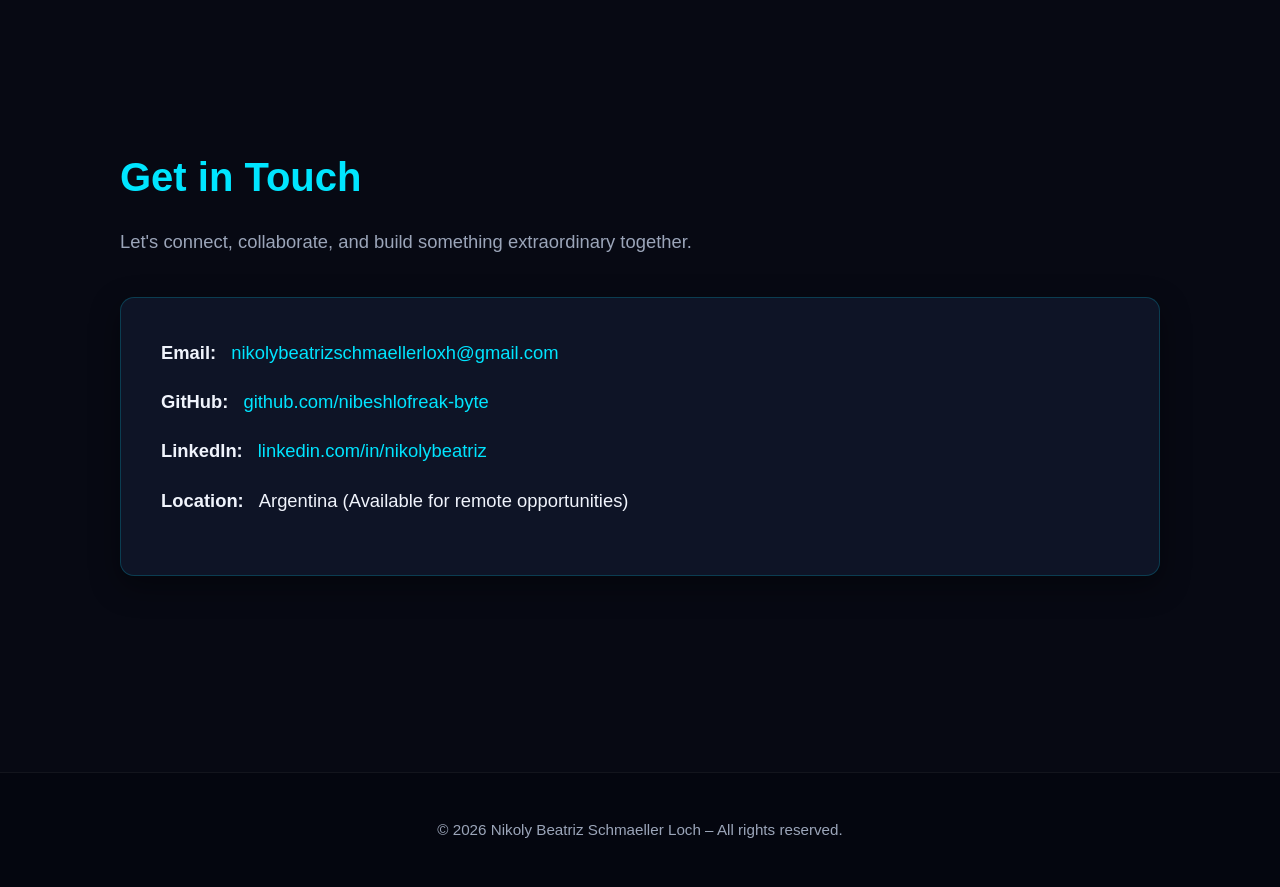
==== commit dc1b0c67: "Implement Teacher and Academic Evaluator Portal with authentication, grading rubrics, and feedback d" ====
--- a/index.html
+++ b/index.html
@@ -14,6 +14,7 @@
             <li><a href="#about">About Me</a></li>
             <li><a href="#projects">Projects</a></li>
             <li><a href="#contact">Contact</a></li>
+            <li><a href="templates/login.html" class="portal-nav-btn">Teacher Portal</a></li>
         </ul>
     </nav>
 
--- a/static/css/style.css
+++ b/static/css/style.css
@@ -413,3 +413,49 @@
         height: 200px;
     }
 }
+
+/* Flash Alerts */
+.flash-alert {
+    padding: 12px 18px;
+    border-radius: 8px;
+    margin-bottom: 15px;
+    font-size: 0.95rem;
+    font-weight: 500;
+}
+.flash-success {
+    background: rgba(0, 255, 163, 0.15);
+    border: 1px solid #00ffa3;
+    color: #00ffa3;
+}
+.flash-error {
+    background: rgba(255, 82, 82, 0.15);
+    border: 1px solid #ff5252;
+    color: #ff8585;
+}
+.flash-warning {
+    background: rgba(255, 171, 0, 0.15);
+    border: 1px solid #ffab00;
+    color: #ffd166;
+}
+.flash-info {
+    background: rgba(0, 229, 255, 0.15);
+    border: 1px solid var(--primary-neon);
+    color: var(--primary-neon);
+}
+
+.portal-nav-btn {
+    background: rgba(0, 229, 255, 0.12) !important;
+    border: 1px solid var(--primary-neon);
+    border-radius: 20px;
+    padding: 5px 14px !important;
+    color: var(--primary-neon) !important;
+    font-weight: 600 !important;
+    transition: all 0.2s !important;
+}
+.portal-nav-btn:hover {
+    background: var(--primary-neon) !important;
+    color: #05070f !important;
+    text-shadow: none !important;
+    text-decoration: none !important;
+}
+
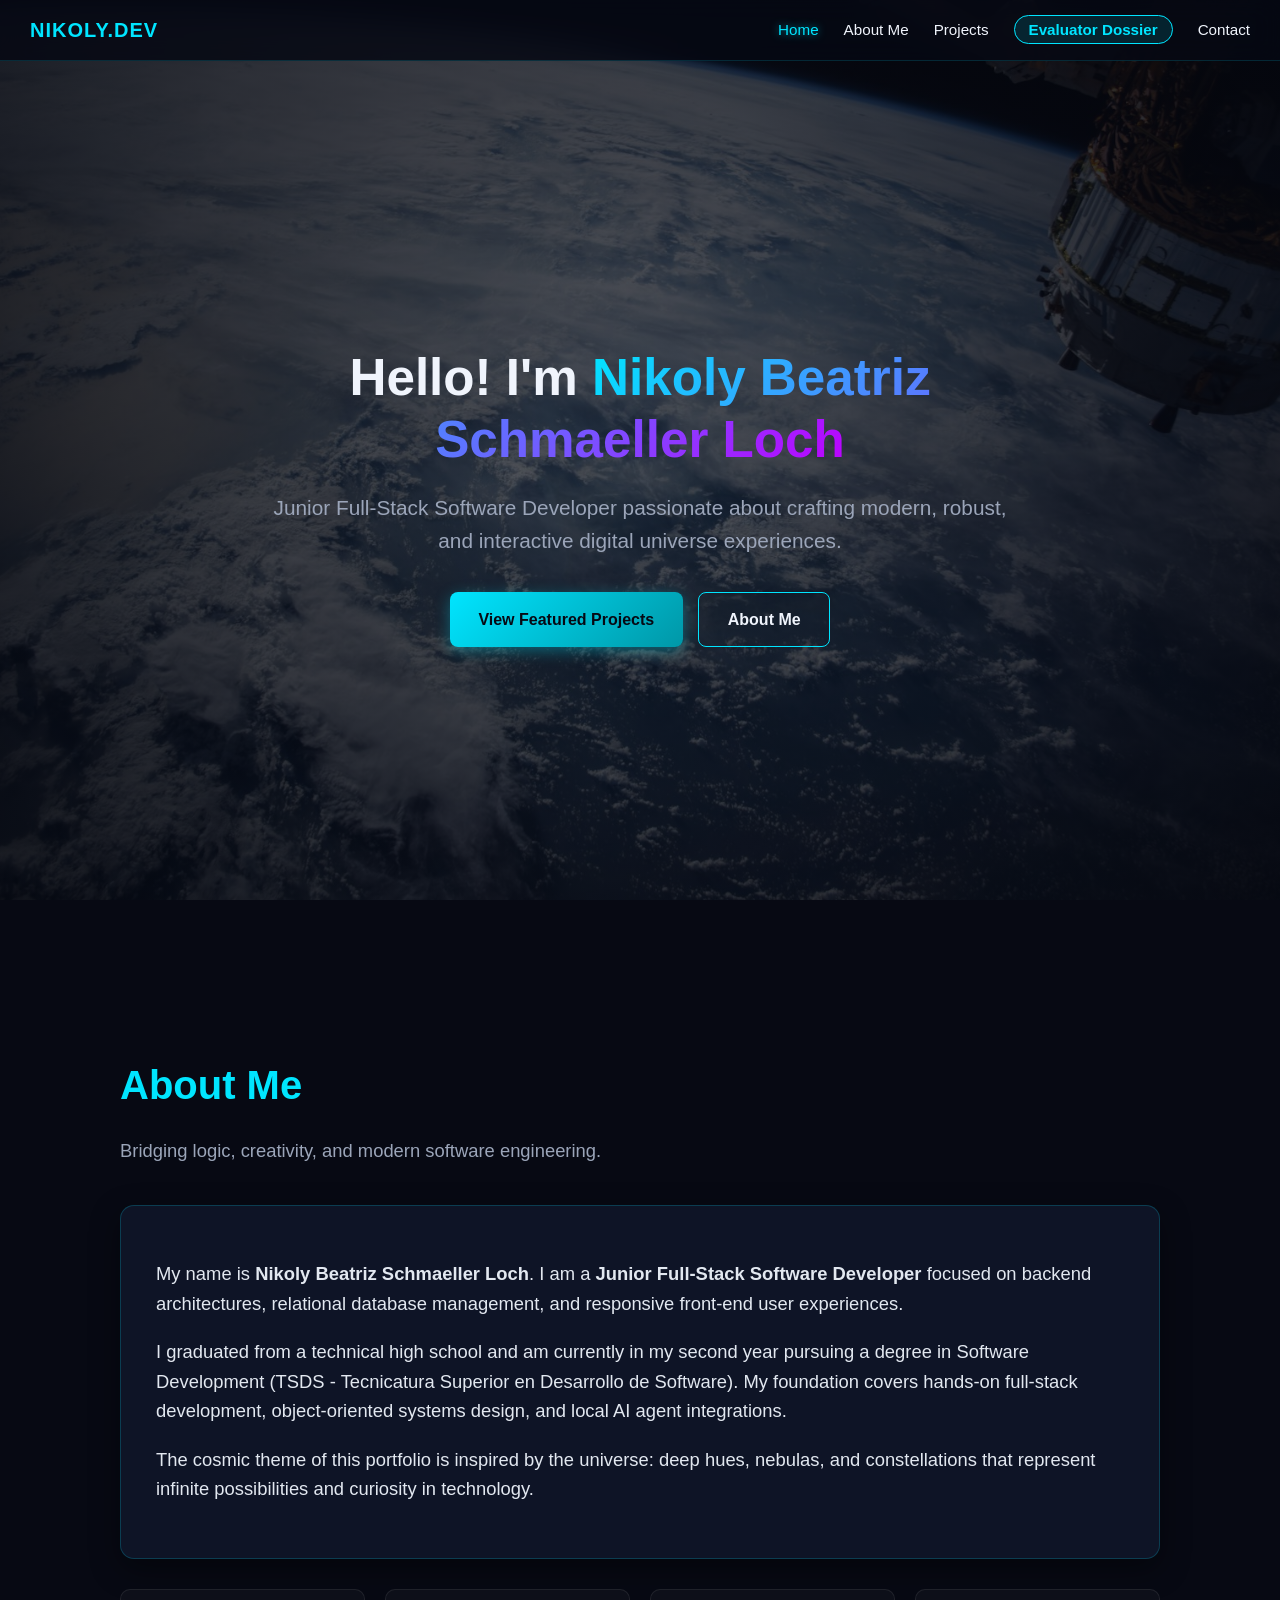
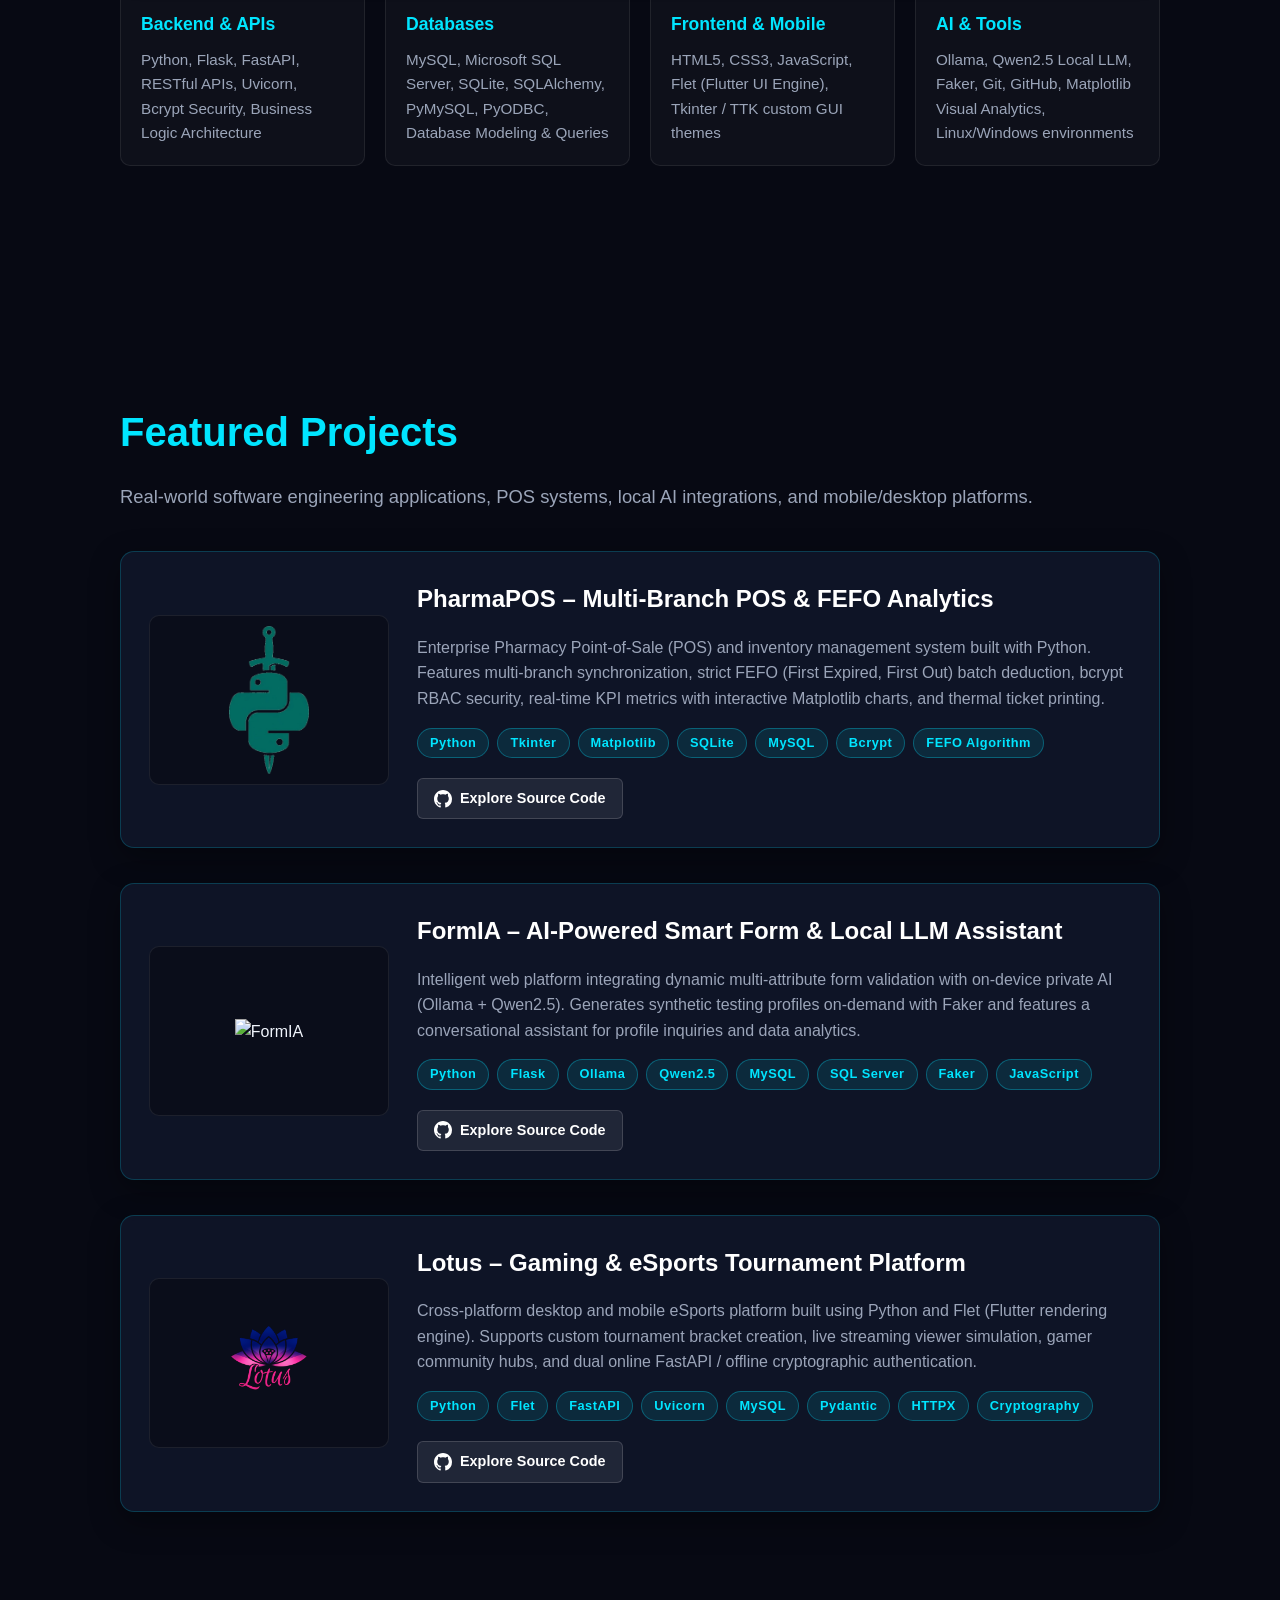
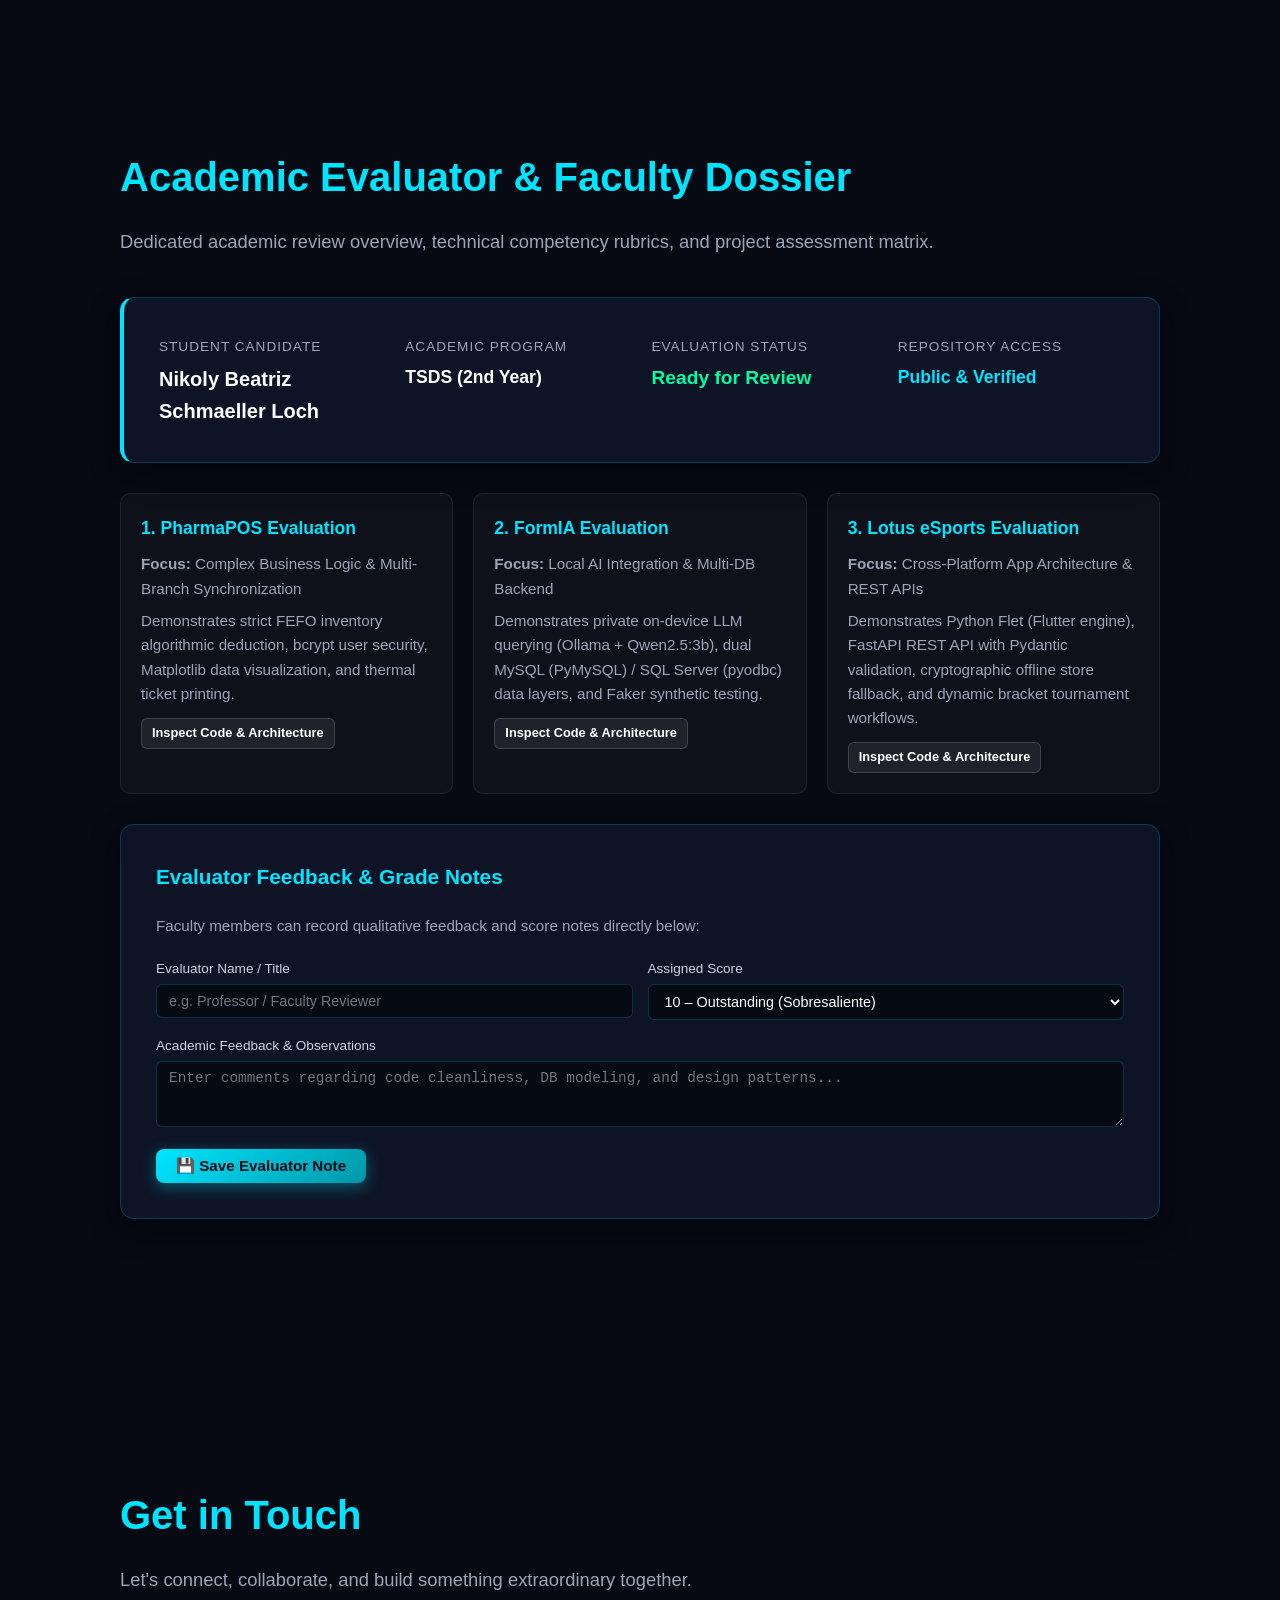
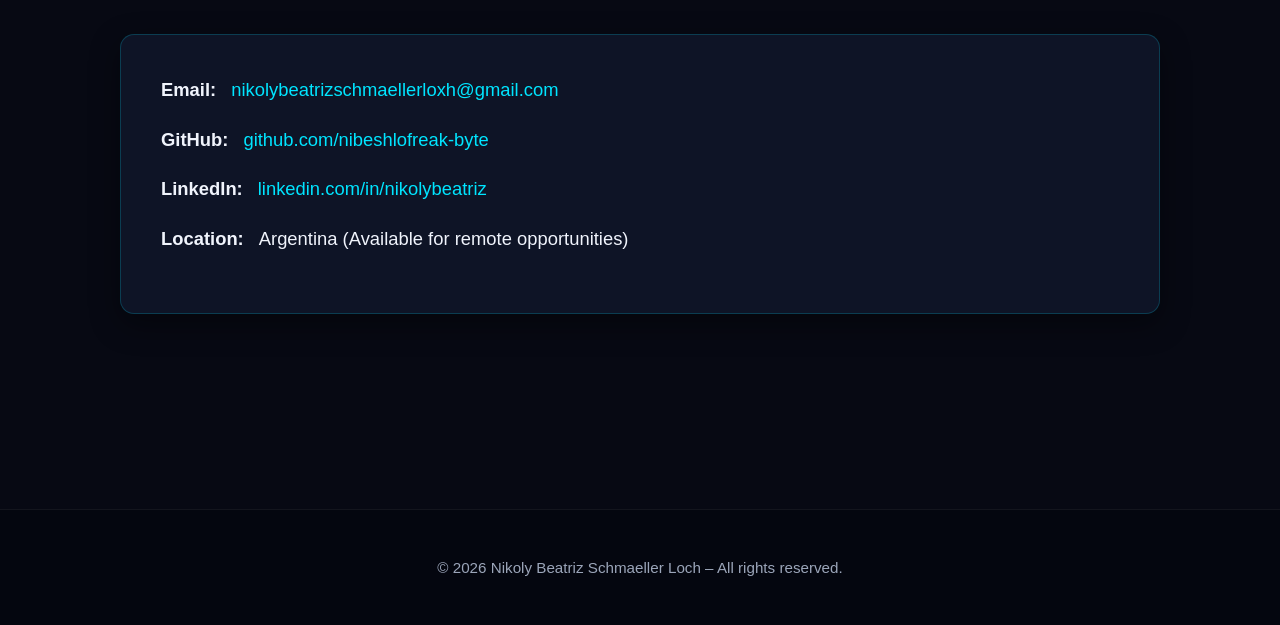
==== commit 9c7a9602: "Enhance root static portfolio with Evaluator Dossier and gunicorn support for instant deployment" ====
--- a/index.html
+++ b/index.html
@@ -13,8 +13,8 @@
             <li><a href="#home" class="active">Home</a></li>
             <li><a href="#about">About Me</a></li>
             <li><a href="#projects">Projects</a></li>
+            <li><a href="#evaluator" class="portal-nav-btn">Evaluator Dossier</a></li>
             <li><a href="#contact">Contact</a></li>
-            <li><a href="templates/login.html" class="portal-nav-btn">Teacher Portal</a></li>
         </ul>
     </nav>
 
@@ -158,6 +158,95 @@
         </div>
     </section>
 
+    <section id="evaluator" class="content">
+        <h2>Academic Evaluator &amp; Faculty Dossier</h2>
+        <p class="section-subtitle">Dedicated academic review overview, technical competency rubrics, and project assessment matrix.</p>
+
+        <div class="about-card" style="border-left: 4px solid var(--primary-neon); margin-bottom: 30px;">
+            <div style="display: grid; grid-template-columns: repeat(auto-fit, minmax(220px, 1fr)); gap: 20px;">
+                <div>
+                    <span style="color: var(--text-muted); font-size: 0.85rem; text-transform: uppercase; letter-spacing: 1px;">Student Candidate</span>
+                    <h3 style="margin: 5px 0 0; color: #fff; font-size: 1.25rem;">Nikoly Beatriz Schmaeller Loch</h3>
+                </div>
+                <div>
+                    <span style="color: var(--text-muted); font-size: 0.85rem; text-transform: uppercase; letter-spacing: 1px;">Academic Program</span>
+                    <h3 style="margin: 5px 0 0; color: #fff; font-size: 1.1rem;">TSDS (2nd Year)</h3>
+                </div>
+                <div>
+                    <span style="color: var(--text-muted); font-size: 0.85rem; text-transform: uppercase; letter-spacing: 1px;">Evaluation Status</span>
+                    <h3 style="margin: 5px 0 0; color: #00ffa3; font-size: 1.2rem;">Ready for Review</h3>
+                </div>
+                <div>
+                    <span style="color: var(--text-muted); font-size: 0.85rem; text-transform: uppercase; letter-spacing: 1px;">Repository Access</span>
+                    <h3 style="margin: 5px 0 0; color: var(--primary-neon); font-size: 1.1rem;">Public &amp; Verified</h3>
+                </div>
+            </div>
+        </div>
+
+        <div class="skills-grid" style="margin-bottom: 30px;">
+            <div class="skill-box">
+                <h4>1. PharmaPOS Evaluation</h4>
+                <p><strong>Focus:</strong> Complex Business Logic &amp; Multi-Branch Synchronization</p>
+                <p style="margin-top: 8px;">Demonstrates strict FEFO inventory algorithmic deduction, bcrypt user security, Matplotlib data visualization, and thermal ticket printing.</p>
+                <div style="margin-top: 12px;">
+                    <a href="https://github.com/nibeshlofreak-byte/portfolio/tree/main/projects/pharmacy-pos" target="_blank" class="btn-code" style="padding: 4px 10px; font-size: 0.8rem;">Inspect Code &amp; Architecture</a>
+                </div>
+            </div>
+
+            <div class="skill-box">
+                <h4>2. FormIA Evaluation</h4>
+                <p><strong>Focus:</strong> Local AI Integration &amp; Multi-DB Backend</p>
+                <p style="margin-top: 8px;">Demonstrates private on-device LLM querying (Ollama + Qwen2.5:3b), dual MySQL (PyMySQL) / SQL Server (pyodbc) data layers, and Faker synthetic testing.</p>
+                <div style="margin-top: 12px;">
+                    <a href="https://github.com/nibeshlofreak-byte/portfolio/tree/main/projects/formia-ai-form" target="_blank" class="btn-code" style="padding: 4px 10px; font-size: 0.8rem;">Inspect Code &amp; Architecture</a>
+                </div>
+            </div>
+
+            <div class="skill-box">
+                <h4>3. Lotus eSports Evaluation</h4>
+                <p><strong>Focus:</strong> Cross-Platform App Architecture &amp; REST APIs</p>
+                <p style="margin-top: 8px;">Demonstrates Python Flet (Flutter engine), FastAPI REST API with Pydantic validation, cryptographic offline store fallback, and dynamic bracket tournament workflows.</p>
+                <div style="margin-top: 12px;">
+                    <a href="https://github.com/nibeshlofreak-byte/portfolio/tree/main/projects/lotus-esports" target="_blank" class="btn-code" style="padding: 4px 10px; font-size: 0.8rem;">Inspect Code &amp; Architecture</a>
+                </div>
+            </div>
+        </div>
+
+        <!-- Interactive Quick Feedback Box (Stores locally in browser) -->
+        <div class="about-card">
+            <h3 style="margin-top: 0; color: var(--primary-neon); font-size: 1.3rem;">Evaluator Feedback &amp; Grade Notes</h3>
+            <p style="color: var(--text-muted); font-size: 0.95rem; margin-bottom: 20px;">
+                Faculty members can record qualitative feedback and score notes directly below:
+            </p>
+            <div style="display: grid; grid-template-columns: repeat(auto-fit, minmax(220px, 1fr)); gap: 15px; margin-bottom: 15px;">
+                <div>
+                    <label style="display: block; font-size: 0.85rem; color: #cbd5e1; margin-bottom: 4px;">Evaluator Name / Title</label>
+                    <input type="text" id="staticEvaluatorName" placeholder="e.g. Professor / Faculty Reviewer" style="width: 100%; padding: 8px 12px; background: rgba(0,0,0,0.5); border: 1px solid var(--card-border); border-radius: 6px; color: #fff; font-size: 0.9rem;" />
+                </div>
+                <div>
+                    <label style="display: block; font-size: 0.85rem; color: #cbd5e1; margin-bottom: 4px;">Assigned Score</label>
+                    <select id="staticScore" style="width: 100%; padding: 8px 12px; background: rgba(0,0,0,0.5); border: 1px solid var(--card-border); border-radius: 6px; color: #fff; font-size: 0.9rem;">
+                        <option value="10">10 – Outstanding (Sobresaliente)</option>
+                        <option value="9">9 – Excellent (Excelente)</option>
+                        <option value="8">8 – Very Good (Muy Bueno)</option>
+                        <option value="7">7 – Good (Bueno)</option>
+                        <option value="6">6 – Approved (Aprobado)</option>
+                    </select>
+                </div>
+            </div>
+            <div style="margin-bottom: 15px;">
+                <label style="display: block; font-size: 0.85rem; color: #cbd5e1; margin-bottom: 4px;">Academic Feedback &amp; Observations</label>
+                <textarea id="staticFeedback" rows="3" placeholder="Enter comments regarding code cleanliness, DB modeling, and design patterns..." style="width: 100%; padding: 8px 12px; background: rgba(0,0,0,0.5); border: 1px solid var(--card-border); border-radius: 6px; color: #fff; font-size: 0.9rem; resize: vertical;"></textarea>
+            </div>
+            <button type="button" class="btn-primary" onclick="saveEvaluatorFeedback()" style="border: none; cursor: pointer; padding: 8px 20px; font-size: 0.95rem;">
+                💾 Save Evaluator Note
+            </button>
+            <div id="feedbackSavedNotice" style="display: none; margin-top: 12px; padding: 10px; background: rgba(0, 255, 163, 0.15); border: 1px solid #00ffa3; border-radius: 6px; color: #00ffa3; font-size: 0.9rem;">
+                Feedback successfully saved in your browser session. Thank you for evaluating!
+            </div>
+        </div>
+    </section>
+
     <section id="contact" class="content">
         <h2>Get in Touch</h2>
         <p class="section-subtitle">Let's connect, collaborate, and build something extraordinary together.</p>
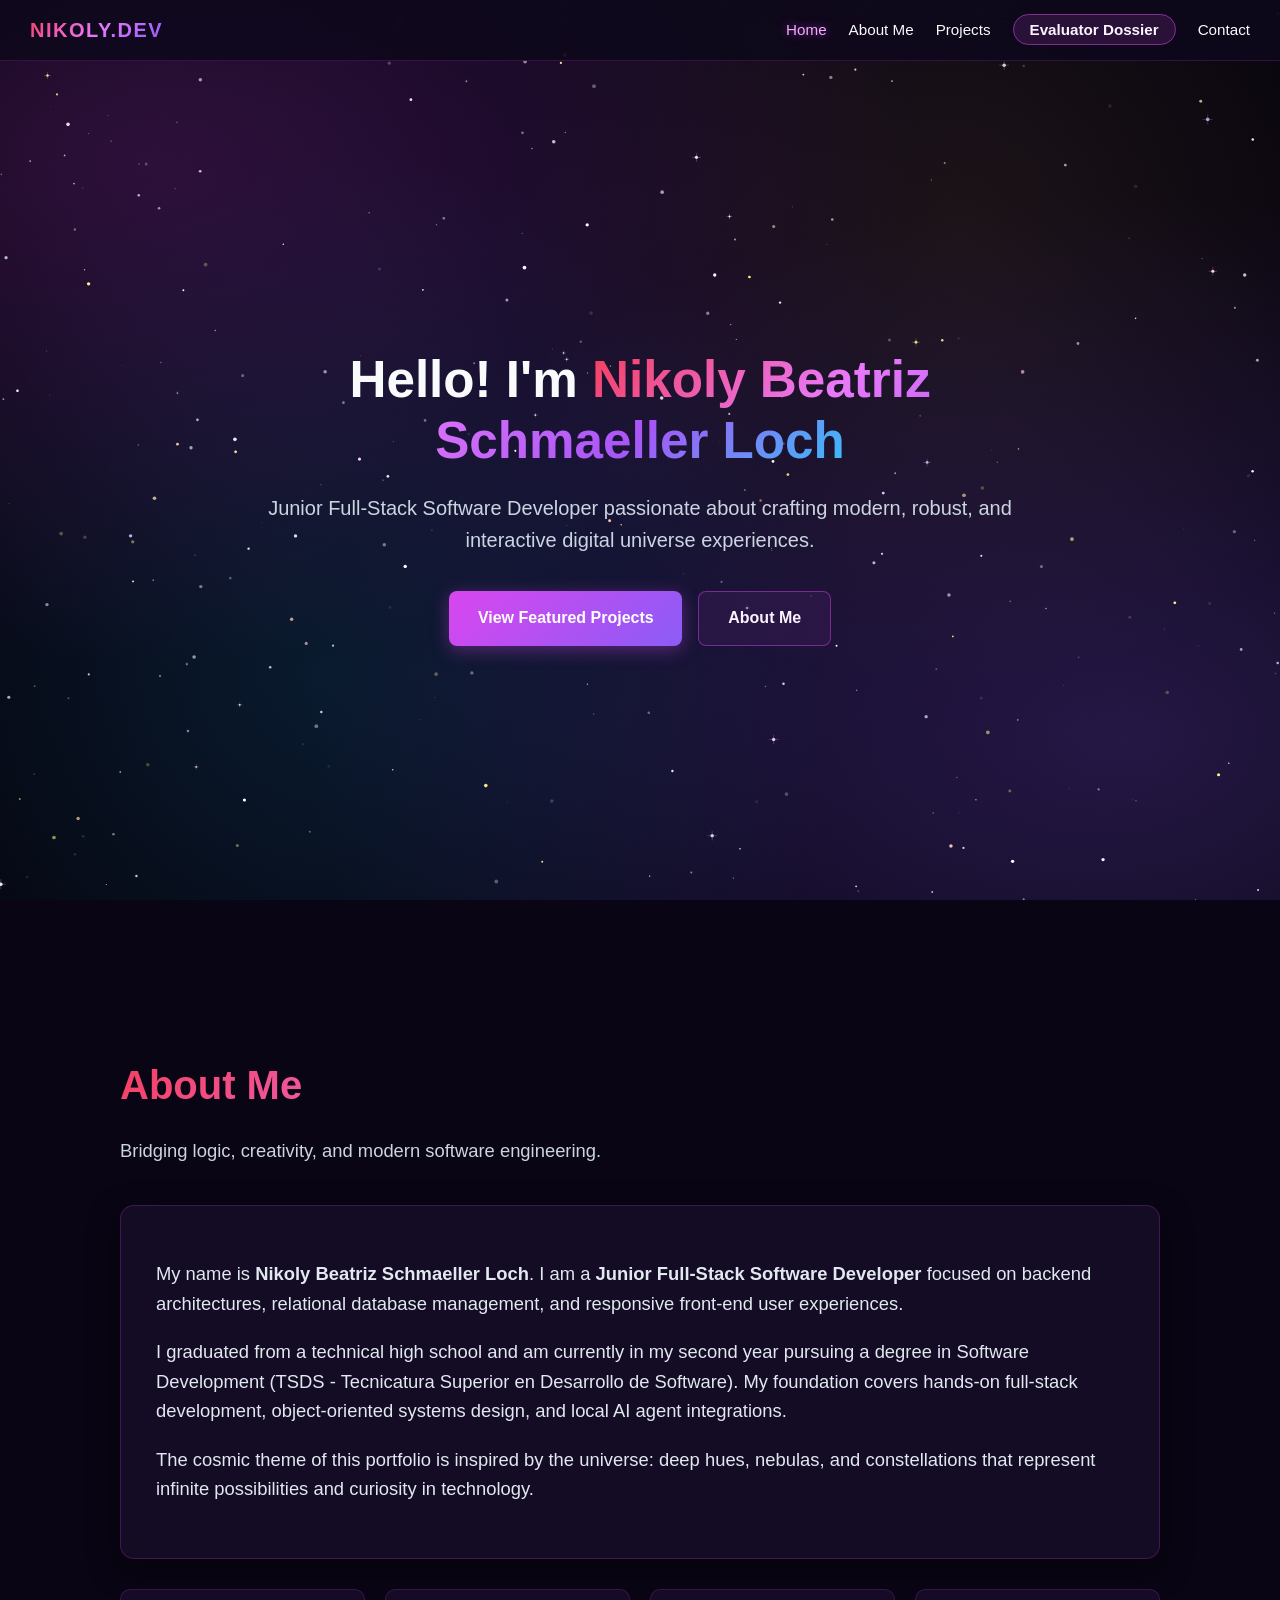
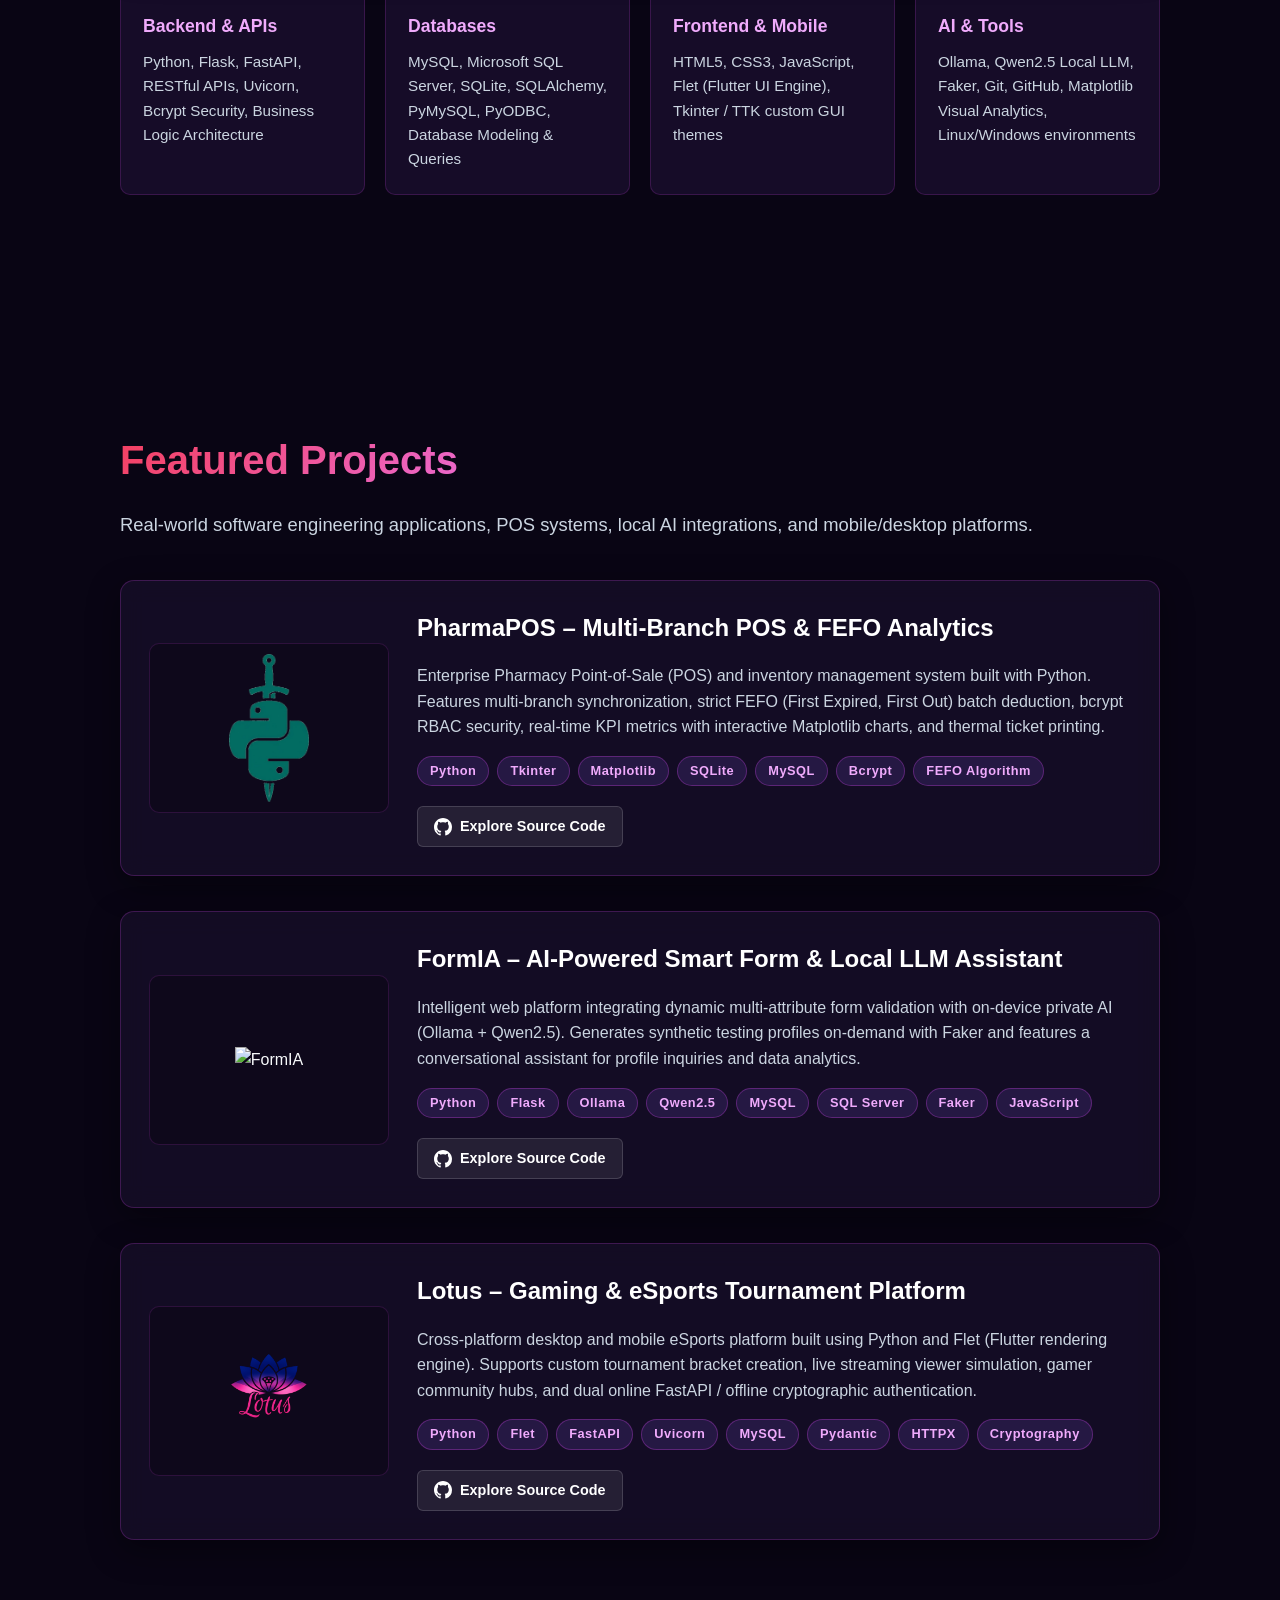
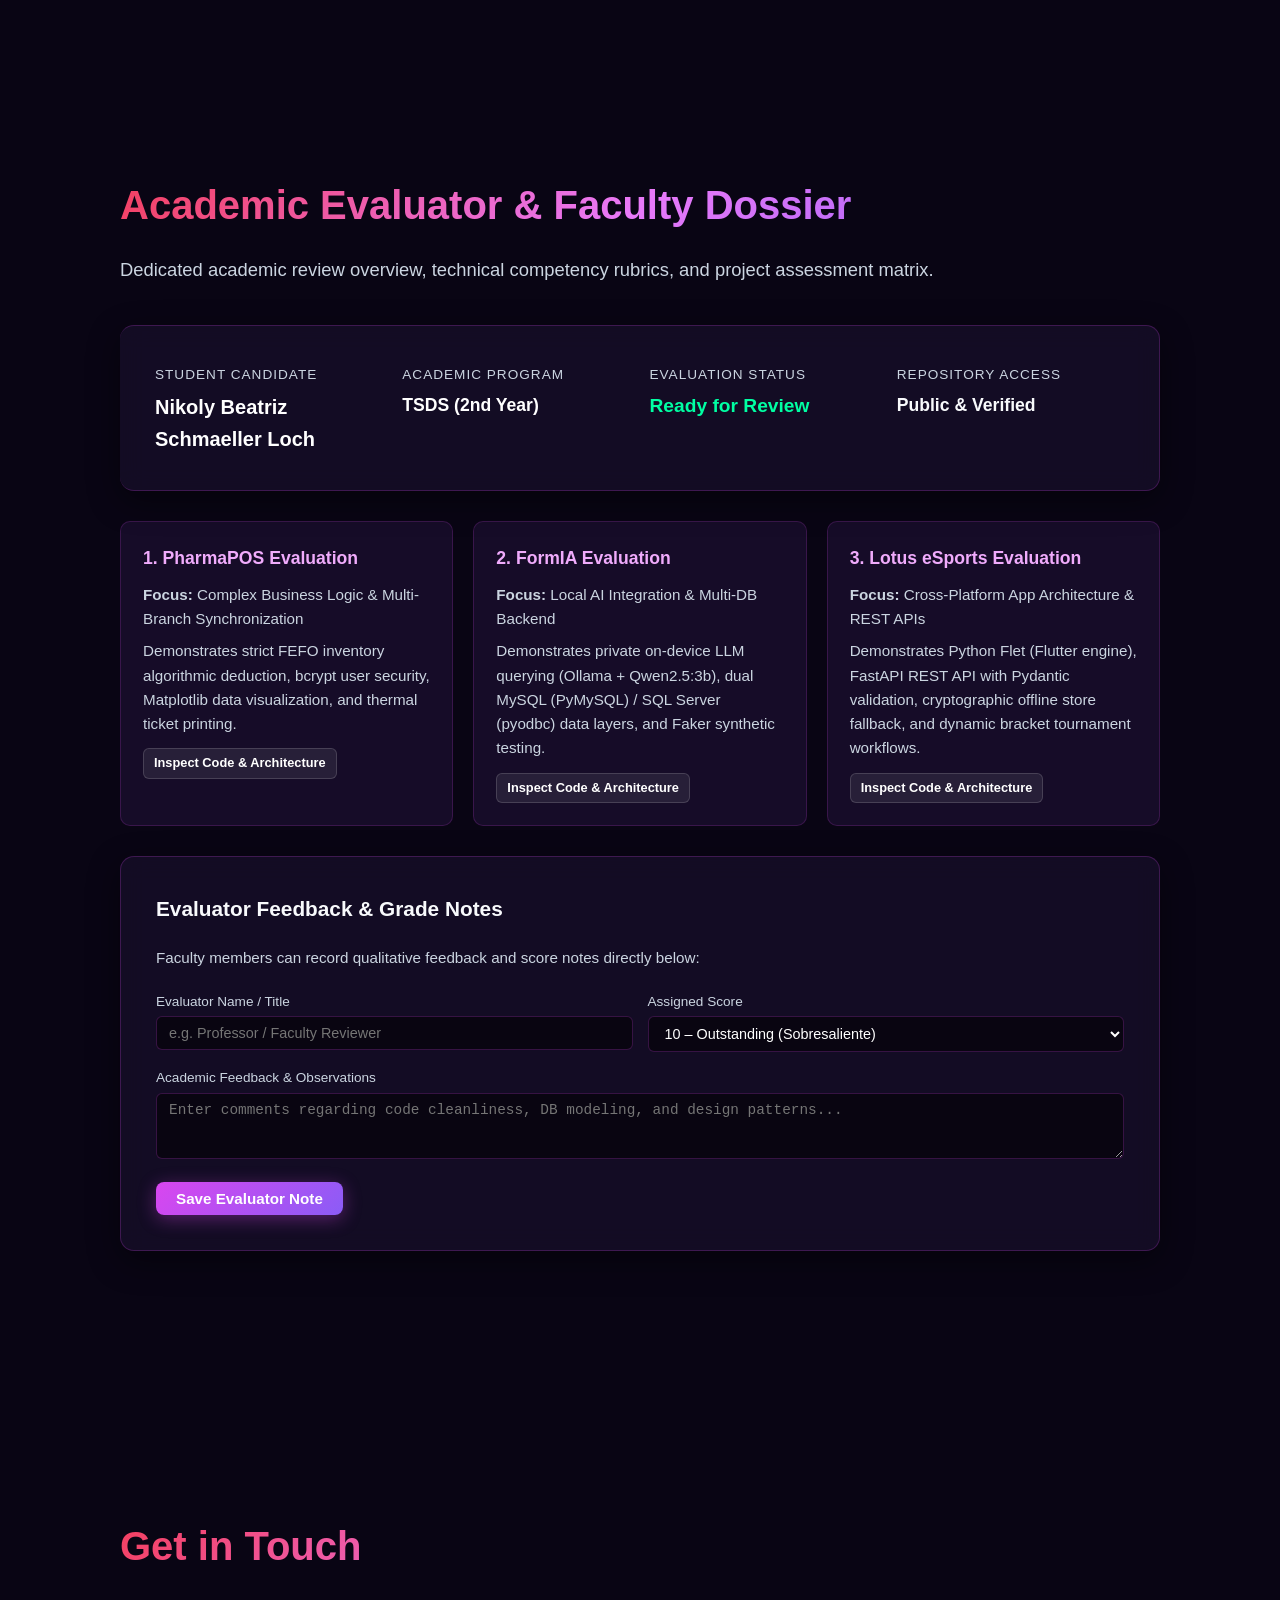
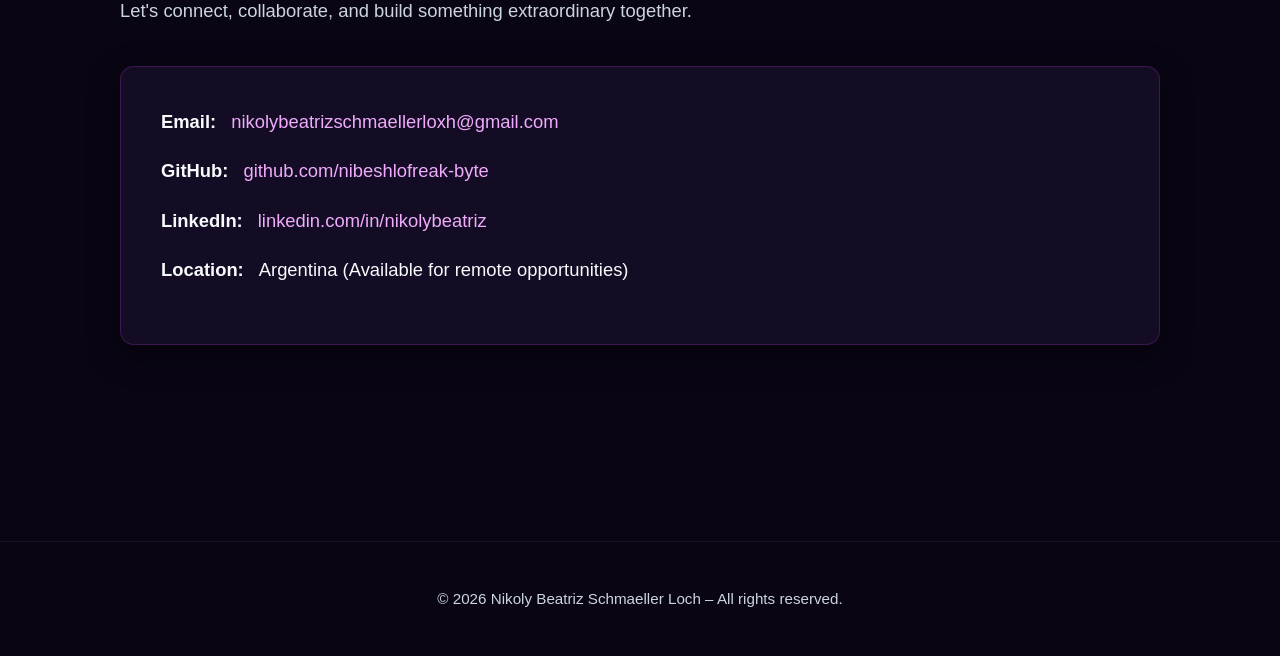
==== commit 1da7b5b9: "Enhance cosmic theme with rich multi-tone nebula palette, dense twinkling starfield, and clean typog" ====
--- a/index.html
+++ b/index.html
@@ -239,7 +239,7 @@
                 <textarea id="staticFeedback" rows="3" placeholder="Enter comments regarding code cleanliness, DB modeling, and design patterns..." style="width: 100%; padding: 8px 12px; background: rgba(0,0,0,0.5); border: 1px solid var(--card-border); border-radius: 6px; color: #fff; font-size: 0.9rem; resize: vertical;"></textarea>
             </div>
             <button type="button" class="btn-primary" onclick="saveEvaluatorFeedback()" style="border: none; cursor: pointer; padding: 8px 20px; font-size: 0.95rem;">
-                💾 Save Evaluator Note
+                Save Evaluator Note
             </button>
             <div id="feedbackSavedNotice" style="display: none; margin-top: 12px; padding: 10px; background: rgba(0, 255, 163, 0.15); border: 1px solid #00ffa3; border-radius: 6px; color: #00ffa3; font-size: 0.9rem;">
                 Feedback successfully saved in your browser session. Thank you for evaluating!
--- a/static/css/style.css
+++ b/static/css/style.css
@@ -1,13 +1,17 @@
-/* style.css - Cosmic Theme Portfolio */
+/* style.css - Deep Cosmic Nebula & Starry Night Theme */
 :root {
-    --primary-neon: #00e5ff;
-    --accent-purple: #9d4edd;
-    --accent-pink: #ff007f;
-    --bg-dark: #070913;
-    --card-bg: rgba(18, 24, 46, 0.75);
-    --card-border: rgba(0, 229, 255, 0.2);
-    --text-main: #f0f4fc;
-    --text-muted: #9ba5b9;
+    --cosmic-void: #090514;
+    --nebula-magenta: #d946ef;
+    --nebula-purple: #8b5cf6;
+    --nebula-rose: #f43f5e;
+    --nebula-cyan: #06b6d4;
+    --starlight-gold: #fbbf24;
+    --starlight-white: #f8fafc;
+    --card-bg: rgba(24, 15, 42, 0.74);
+    --card-border: rgba(217, 70, 239, 0.22);
+    --card-hover: rgba(217, 70, 239, 0.55);
+    --text-main: #f8fafc;
+    --text-muted: #cbd5e1;
 }
 
 * {
@@ -18,16 +22,29 @@
     margin: 0;
     padding: 0;
     min-height: 100%;
-    font-family: 'Segoe UI', -apple-system, BlinkMacSystemFont, Roboto, Oxygen, Ubuntu, Cantarell, sans-serif;
+    font-family: 'Segoe UI', -apple-system, BlinkMacSystemFont, Roboto, sans-serif;
     color: var(--text-main);
-    background-color: var(--bg-dark);
+    background-color: var(--cosmic-void);
     background-image: 
-        radial-gradient(ellipse at top left, rgba(157, 78, 221, 0.15), transparent 50%),
-        radial-gradient(ellipse at bottom right, rgba(0, 229, 255, 0.12), transparent 50%),
-        radial-gradient(circle at center, rgba(10, 14, 28, 0.95), #05070f);
+        radial-gradient(ellipse at 12% 18%, rgba(217, 70, 239, 0.18), transparent 48%),
+        radial-gradient(ellipse at 88% 82%, rgba(139, 92, 246, 0.22), transparent 52%),
+        radial-gradient(circle at 75% 25%, rgba(251, 191, 36, 0.08), transparent 40%),
+        radial-gradient(circle at 25% 75%, rgba(6, 182, 212, 0.12), transparent 45%),
+        radial-gradient(circle at 50% 50%, #0d0720, #06030e);
     background-attachment: fixed;
     overflow-x: hidden;
     line-height: 1.6;
+}
+
+/* Starfield canvas */
+#starfield-canvas {
+    position: fixed;
+    top: 0;
+    left: 0;
+    width: 100%;
+    height: 100%;
+    pointer-events: none;
+    z-index: 0;
 }
 
 /* Navbar */
@@ -36,10 +53,10 @@
     top: 0; 
     left: 0; 
     right: 0;
-    background: rgba(7, 9, 19, 0.85);
-    backdrop-filter: blur(12px);
-    -webkit-backdrop-filter: blur(12px);
-    border-bottom: 1px solid rgba(0, 229, 255, 0.15);
+    background: rgba(14, 9, 28, 0.85);
+    backdrop-filter: blur(14px);
+    -webkit-backdrop-filter: blur(14px);
+    border-bottom: 1px solid rgba(217, 70, 239, 0.18);
     padding: 14px 30px;
     z-index: 1000;
     display: flex;
@@ -49,10 +66,12 @@
 
 .navbar .nav-brand {
     font-size: 1.25rem;
-    font-weight: 700;
-    color: var(--primary-neon);
-    text-decoration: none;
-    letter-spacing: 1px;
+    font-weight: 800;
+    letter-spacing: 1.5px;
+    background: linear-gradient(135deg, #f43f5e 0%, #e879f9 50%, #8b5cf6 100%);
+    -webkit-background-clip: text;
+    -webkit-text-fill-color: transparent;
+    text-decoration: none;
 }
 
 .navbar ul {
@@ -60,7 +79,8 @@
     margin: 0;
     padding: 0;
     display: flex;
-    gap: 25px;
+    align-items: center;
+    gap: 22px;
 }
 
 .navbar a {
@@ -72,8 +92,26 @@
 }
 
 .navbar a:hover, .navbar a.active {
-    color: var(--primary-neon);
-    text-shadow: 0 0 8px rgba(0, 229, 255, 0.6);
+    color: #f0abfc;
+    text-shadow: 0 0 10px rgba(217, 70, 239, 0.6);
+}
+
+.portal-nav-btn {
+    background: rgba(217, 70, 239, 0.14) !important;
+    border: 1px solid rgba(217, 70, 239, 0.5) !important;
+    border-radius: 20px;
+    padding: 6px 16px !important;
+    color: #fdf4ff !important;
+    font-weight: 600 !important;
+    transition: all 0.25s !important;
+}
+
+.portal-nav-btn:hover {
+    background: linear-gradient(135deg, #d946ef, #8b5cf6) !important;
+    color: #fff !important;
+    border-color: #d946ef !important;
+    box-shadow: 0 0 14px rgba(217, 70, 239, 0.5) !important;
+    text-decoration: none !important;
 }
 
 /* Hero Section */
@@ -81,25 +119,18 @@
     position: relative;
     width: 100%;
     min-height: 100vh;
-    background: url('../img/bg.jpg') center/cover no-repeat fixed;
     display: flex;
     align-items: center;
     justify-content: center;
     text-align: center;
     padding: 100px 20px 40px;
-}
-
-.hero::after {
-    content: '';
-    position: absolute;
-    inset: 0;
-    background: radial-gradient(circle, rgba(7, 9, 19, 0.65) 0%, rgba(5, 7, 15, 0.9) 100%);
+    z-index: 1;
 }
 
 .hero-content {
     position: relative;
-    z-index: 1;
-    max-width: 820px;
+    z-index: 2;
+    max-width: 840px;
     padding: 30px;
 }
 
@@ -111,20 +142,20 @@
 }
 
 .highlight {
-    background: linear-gradient(135deg, #00e5ff 0%, #bd00ff 100%);
+    background: linear-gradient(135deg, #f43f5e 0%, #e879f9 35%, #a855f7 70%, #38bdf8 100%);
     -webkit-background-clip: text;
     -webkit-text-fill-color: transparent;
 }
 
 .hero p {
-    font-size: 1.3rem;
+    font-size: 1.25rem;
     color: var(--text-muted);
     margin-bottom: 2.2rem;
 }
 
 .hero-cta {
     display: flex;
-    gap: 15px;
+    gap: 16px;
     justify-content: center;
     flex-wrap: wrap;
 }
@@ -133,29 +164,29 @@
     display: inline-flex;
     align-items: center;
     gap: 8px;
-    background: linear-gradient(135deg, #00e5ff 0%, #0097a7 100%);
-    color: #070913;
+    background: linear-gradient(135deg, #d946ef 0%, #8b5cf6 100%);
+    color: #ffffff;
     padding: 0.85rem 1.8rem;
     border-radius: 8px;
     text-decoration: none;
     font-weight: 700;
     font-size: 1rem;
-    box-shadow: 0 4px 15px rgba(0, 229, 255, 0.35);
+    box-shadow: 0 4px 18px rgba(217, 70, 239, 0.35);
     transition: transform 0.2s, box-shadow 0.2s;
 }
 
 .btn-primary:hover {
     transform: translateY(-2px);
-    box-shadow: 0 6px 20px rgba(0, 229, 255, 0.5);
+    box-shadow: 0 6px 24px rgba(217, 70, 239, 0.55);
 }
 
 .btn-secondary {
     display: inline-flex;
     align-items: center;
     gap: 8px;
-    background: transparent;
-    color: var(--text-main);
-    border: 1px solid var(--primary-neon);
+    background: rgba(217, 70, 239, 0.08);
+    color: #fdf4ff;
+    border: 1px solid rgba(217, 70, 239, 0.45);
     padding: 0.85rem 1.8rem;
     border-radius: 8px;
     text-decoration: none;
@@ -165,12 +196,14 @@
 }
 
 .btn-secondary:hover {
-    background: rgba(0, 229, 255, 0.12);
+    background: rgba(217, 70, 239, 0.18);
     transform: translateY(-2px);
 }
 
 /* Content Pages */
 .content {
+    position: relative;
+    z-index: 1;
     padding: 120px 20px 80px;
     max-width: 1080px;
     margin: 0 auto;
@@ -180,8 +213,10 @@
 .content h2 {
     font-size: 2.5rem;
     margin-bottom: 0.5rem;
-    color: var(--primary-neon);
-    font-weight: 700;
+    font-weight: 800;
+    background: linear-gradient(135deg, #f43f5e, #e879f9 50%, #8b5cf6);
+    -webkit-background-clip: text;
+    -webkit-text-fill-color: transparent;
 }
 
 .section-subtitle {
@@ -190,14 +225,14 @@
     margin-bottom: 2.5rem;
 }
 
-/* About Section */
+/* Cards */
 .about-card {
     background: var(--card-bg);
     border: 1px solid var(--card-border);
-    backdrop-filter: blur(10px);
+    backdrop-filter: blur(12px);
     border-radius: 14px;
     padding: 35px;
-    box-shadow: 0 10px 30px rgba(0, 0, 0, 0.4);
+    box-shadow: 0 10px 32px rgba(0, 0, 0, 0.45);
     margin-bottom: 30px;
 }
 
@@ -215,21 +250,21 @@
 }
 
 .skill-box {
-    background: rgba(255, 255, 255, 0.03);
-    border: 1px solid rgba(255, 255, 255, 0.08);
+    background: rgba(30, 18, 52, 0.65);
+    border: 1px solid rgba(217, 70, 239, 0.18);
     border-radius: 10px;
-    padding: 20px;
+    padding: 22px;
     transition: border-color 0.25s, transform 0.2s;
 }
 
 .skill-box:hover {
-    border-color: var(--primary-neon);
+    border-color: var(--card-hover);
     transform: translateY(-3px);
 }
 
 .skill-box h4 {
     margin: 0 0 10px;
-    color: var(--primary-neon);
+    color: #f0abfc;
     font-size: 1.1rem;
 }
 
@@ -249,20 +284,20 @@
 .project-card {
     background: var(--card-bg);
     border: 1px solid var(--card-border);
-    backdrop-filter: blur(10px);
+    backdrop-filter: blur(12px);
     padding: 28px;
     border-radius: 14px;
     display: flex;
     gap: 28px;
     align-items: center;
-    box-shadow: 0 10px 30px rgba(0, 0, 0, 0.35);
+    box-shadow: 0 10px 32px rgba(0, 0, 0, 0.4);
     transition: transform 0.25s, border-color 0.25s, box-shadow 0.25s;
 }
 
 .project-card:hover {
     transform: translateY(-4px);
-    border-color: rgba(0, 229, 255, 0.5);
-    box-shadow: 0 14px 40px rgba(0, 229, 255, 0.15);
+    border-color: var(--card-hover);
+    box-shadow: 0 14px 40px rgba(217, 70, 239, 0.2);
 }
 
 .project-image-wrap {
@@ -271,11 +306,11 @@
     height: 170px;
     border-radius: 10px;
     overflow: hidden;
-    background: rgba(0, 0, 0, 0.3);
+    background: rgba(10, 6, 20, 0.5);
     display: flex;
     align-items: center;
     justify-content: center;
-    border: 1px solid rgba(255, 255, 255, 0.08);
+    border: 1px solid rgba(217, 70, 239, 0.15);
 }
 
 .project-image-wrap img {
@@ -315,9 +350,9 @@
 }
 
 .tech-tag {
-    background: rgba(0, 229, 255, 0.1);
-    color: var(--primary-neon);
-    border: 1px solid rgba(0, 229, 255, 0.3);
+    background: rgba(139, 92, 246, 0.15);
+    color: #f0abfc;
+    border: 1px solid rgba(217, 70, 239, 0.3);
     padding: 4px 12px;
     border-radius: 20px;
     font-size: 0.8rem;
@@ -347,19 +382,19 @@
 }
 
 .btn-code:hover {
-    background: rgba(0, 229, 255, 0.15);
-    border-color: var(--primary-neon);
-    color: var(--primary-neon);
+    background: rgba(217, 70, 239, 0.18);
+    border-color: #d946ef;
+    color: #fdf4ff;
 }
 
 /* Contact Page */
 .contact-container {
     background: var(--card-bg);
     border: 1px solid var(--card-border);
-    backdrop-filter: blur(10px);
+    backdrop-filter: blur(12px);
     border-radius: 14px;
     padding: 40px;
-    box-shadow: 0 10px 30px rgba(0, 0, 0, 0.4);
+    box-shadow: 0 10px 32px rgba(0, 0, 0, 0.45);
 }
 
 .contact-item {
@@ -371,47 +406,13 @@
 }
 
 .contact-item a {
-    color: var(--primary-neon);
+    color: #f0abfc;
     text-decoration: none;
     transition: text-decoration 0.2s;
 }
 
 .contact-item a:hover {
     text-decoration: underline;
-}
-
-/* Footer */
-footer {
-    text-align: center;
-    padding: 30px 20px;
-    background: rgba(5, 7, 15, 0.95);
-    border-top: 1px solid rgba(255, 255, 255, 0.06);
-    color: var(--text-muted);
-    font-size: 0.95rem;
-}
-
-/* Responsive */
-@media (max-width: 768px) {
-    .navbar {
-        padding: 12px 18px;
-    }
-    .navbar ul {
-        gap: 14px;
-    }
-    .hero h1 {
-        font-size: 2.3rem;
-    }
-    .hero p {
-        font-size: 1.05rem;
-    }
-    .project-card {
-        flex-direction: column;
-        align-items: flex-start;
-    }
-    .project-image-wrap {
-        width: 100%;
-        height: 200px;
-    }
 }
 
 /* Flash Alerts */
@@ -433,29 +434,48 @@
     color: #ff8585;
 }
 .flash-warning {
-    background: rgba(255, 171, 0, 0.15);
-    border: 1px solid #ffab00;
-    color: #ffd166;
+    background: rgba(251, 191, 36, 0.15);
+    border: 1px solid #fbbf24;
+    color: #fde68a;
 }
 .flash-info {
-    background: rgba(0, 229, 255, 0.15);
-    border: 1px solid var(--primary-neon);
-    color: var(--primary-neon);
-}
-
-.portal-nav-btn {
-    background: rgba(0, 229, 255, 0.12) !important;
-    border: 1px solid var(--primary-neon);
-    border-radius: 20px;
-    padding: 5px 14px !important;
-    color: var(--primary-neon) !important;
-    font-weight: 600 !important;
-    transition: all 0.2s !important;
-}
-.portal-nav-btn:hover {
-    background: var(--primary-neon) !important;
-    color: #05070f !important;
-    text-shadow: none !important;
-    text-decoration: none !important;
-}
-
+    background: rgba(217, 70, 239, 0.15);
+    border: 1px solid #d946ef;
+    color: #f0abfc;
+}
+
+/* Footer */
+footer {
+    position: relative;
+    z-index: 1;
+    text-align: center;
+    padding: 30px 20px;
+    background: rgba(10, 6, 20, 0.95);
+    border-top: 1px solid rgba(255, 255, 255, 0.06);
+    color: var(--text-muted);
+    font-size: 0.95rem;
+}
+
+/* Responsive */
+@media (max-width: 768px) {
+    .navbar {
+        padding: 12px 18px;
+    }
+    .navbar ul {
+        gap: 12px;
+    }
+    .hero h1 {
+        font-size: 2.3rem;
+    }
+    .hero p {
+        font-size: 1.05rem;
+    }
+    .project-card {
+        flex-direction: column;
+        align-items: flex-start;
+    }
+    .project-image-wrap {
+        width: 100%;
+        height: 200px;
+    }
+}
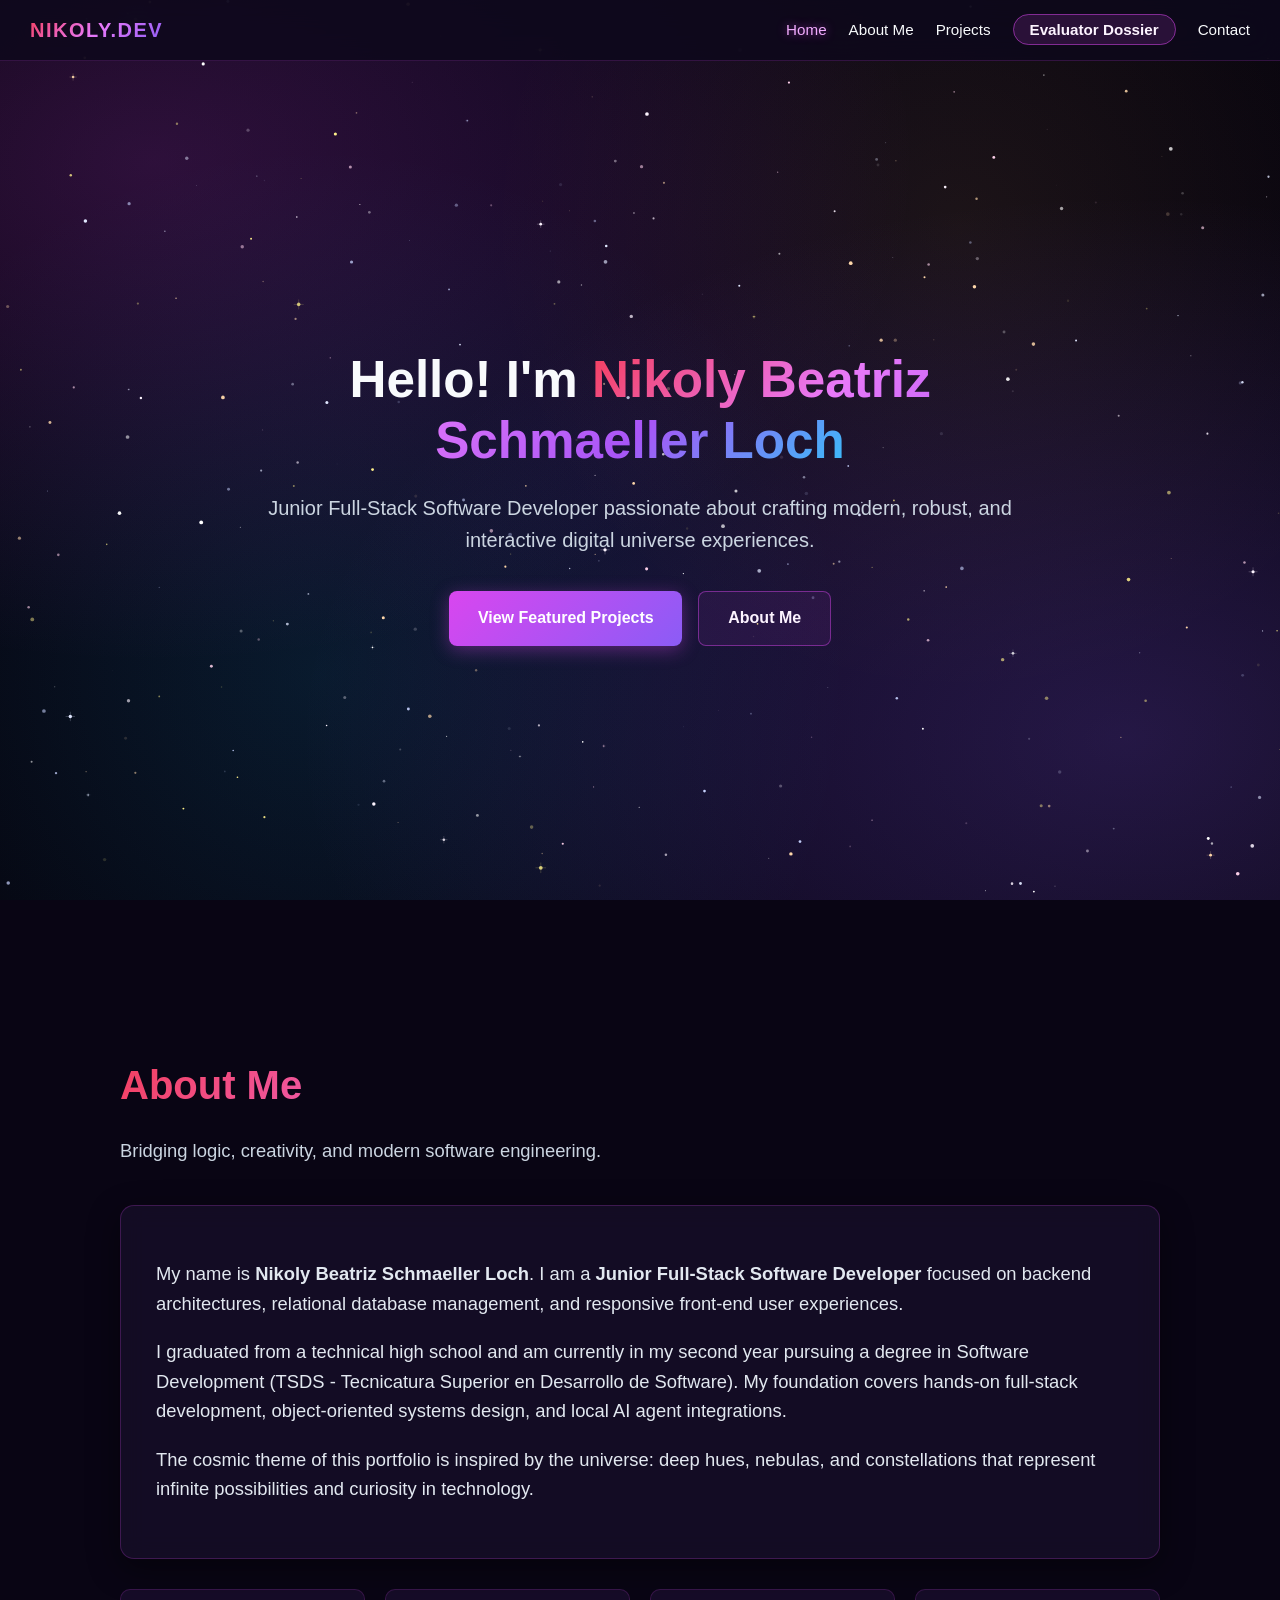
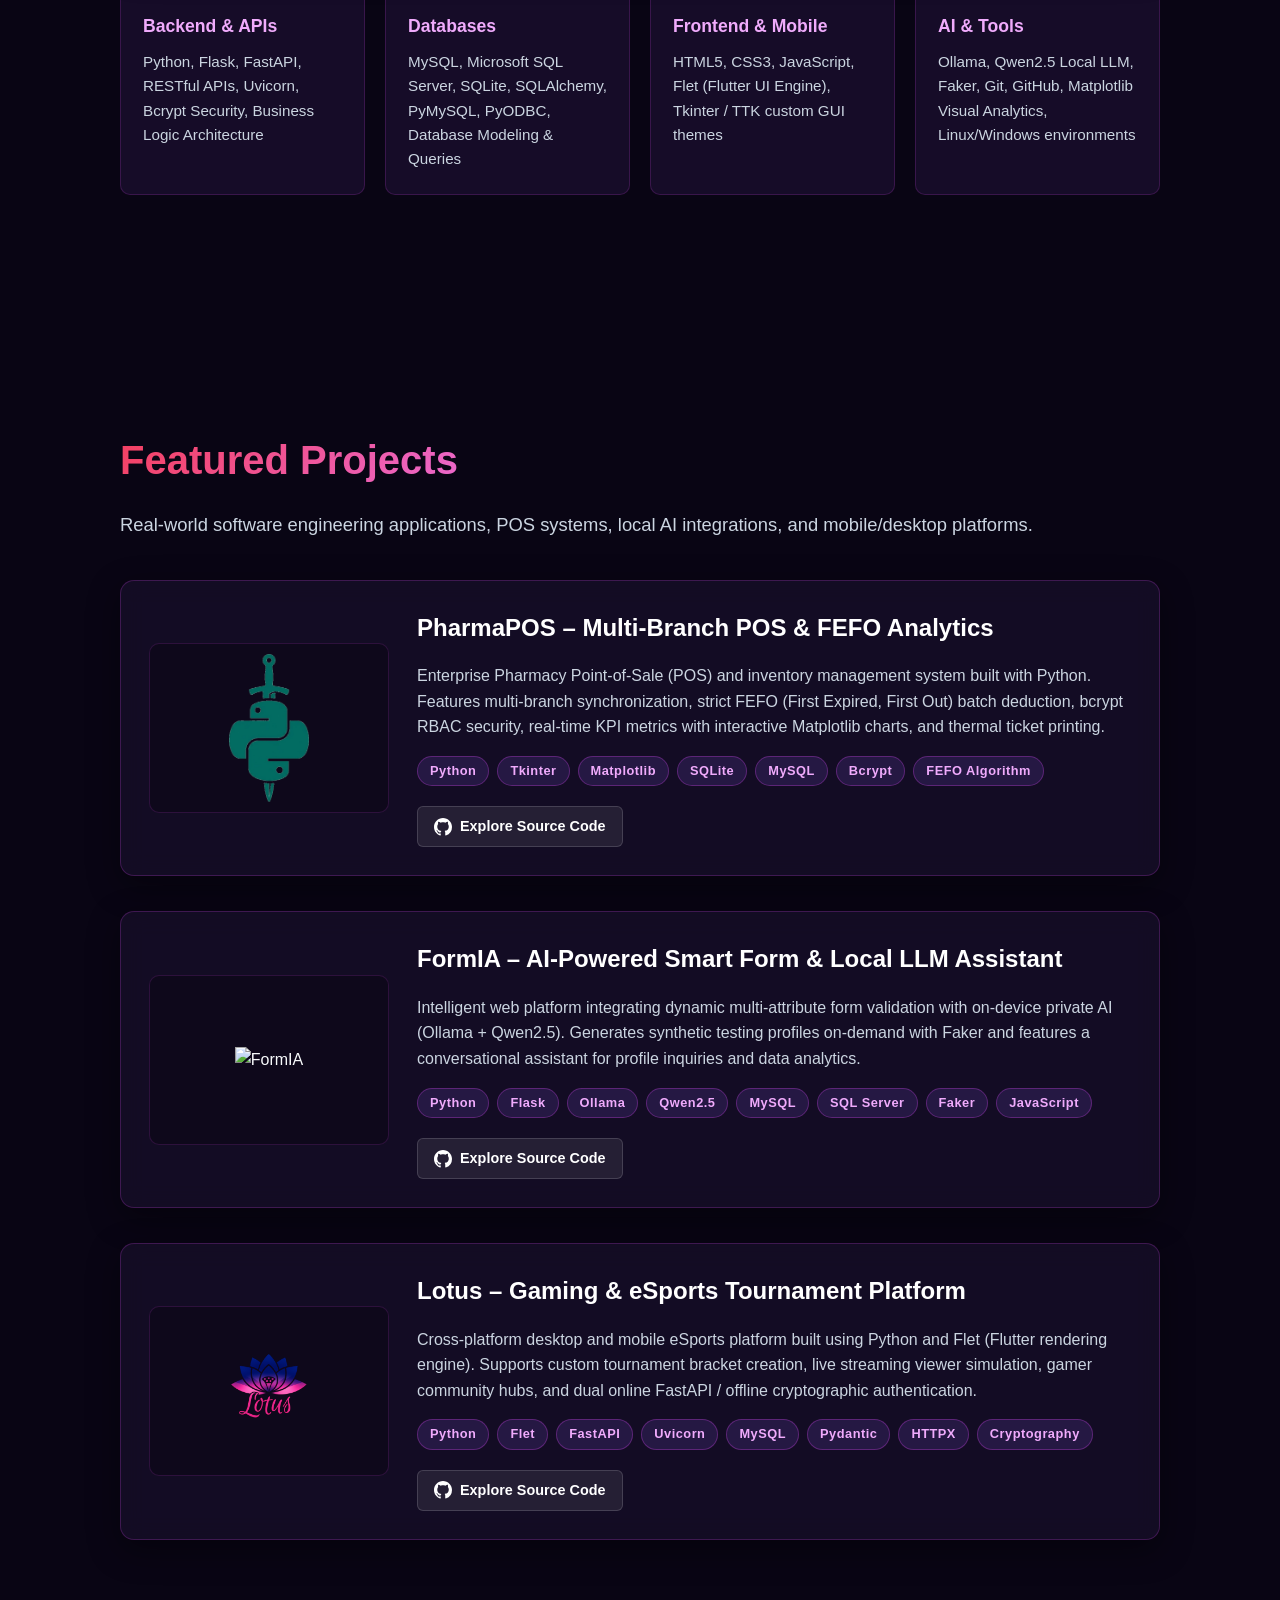
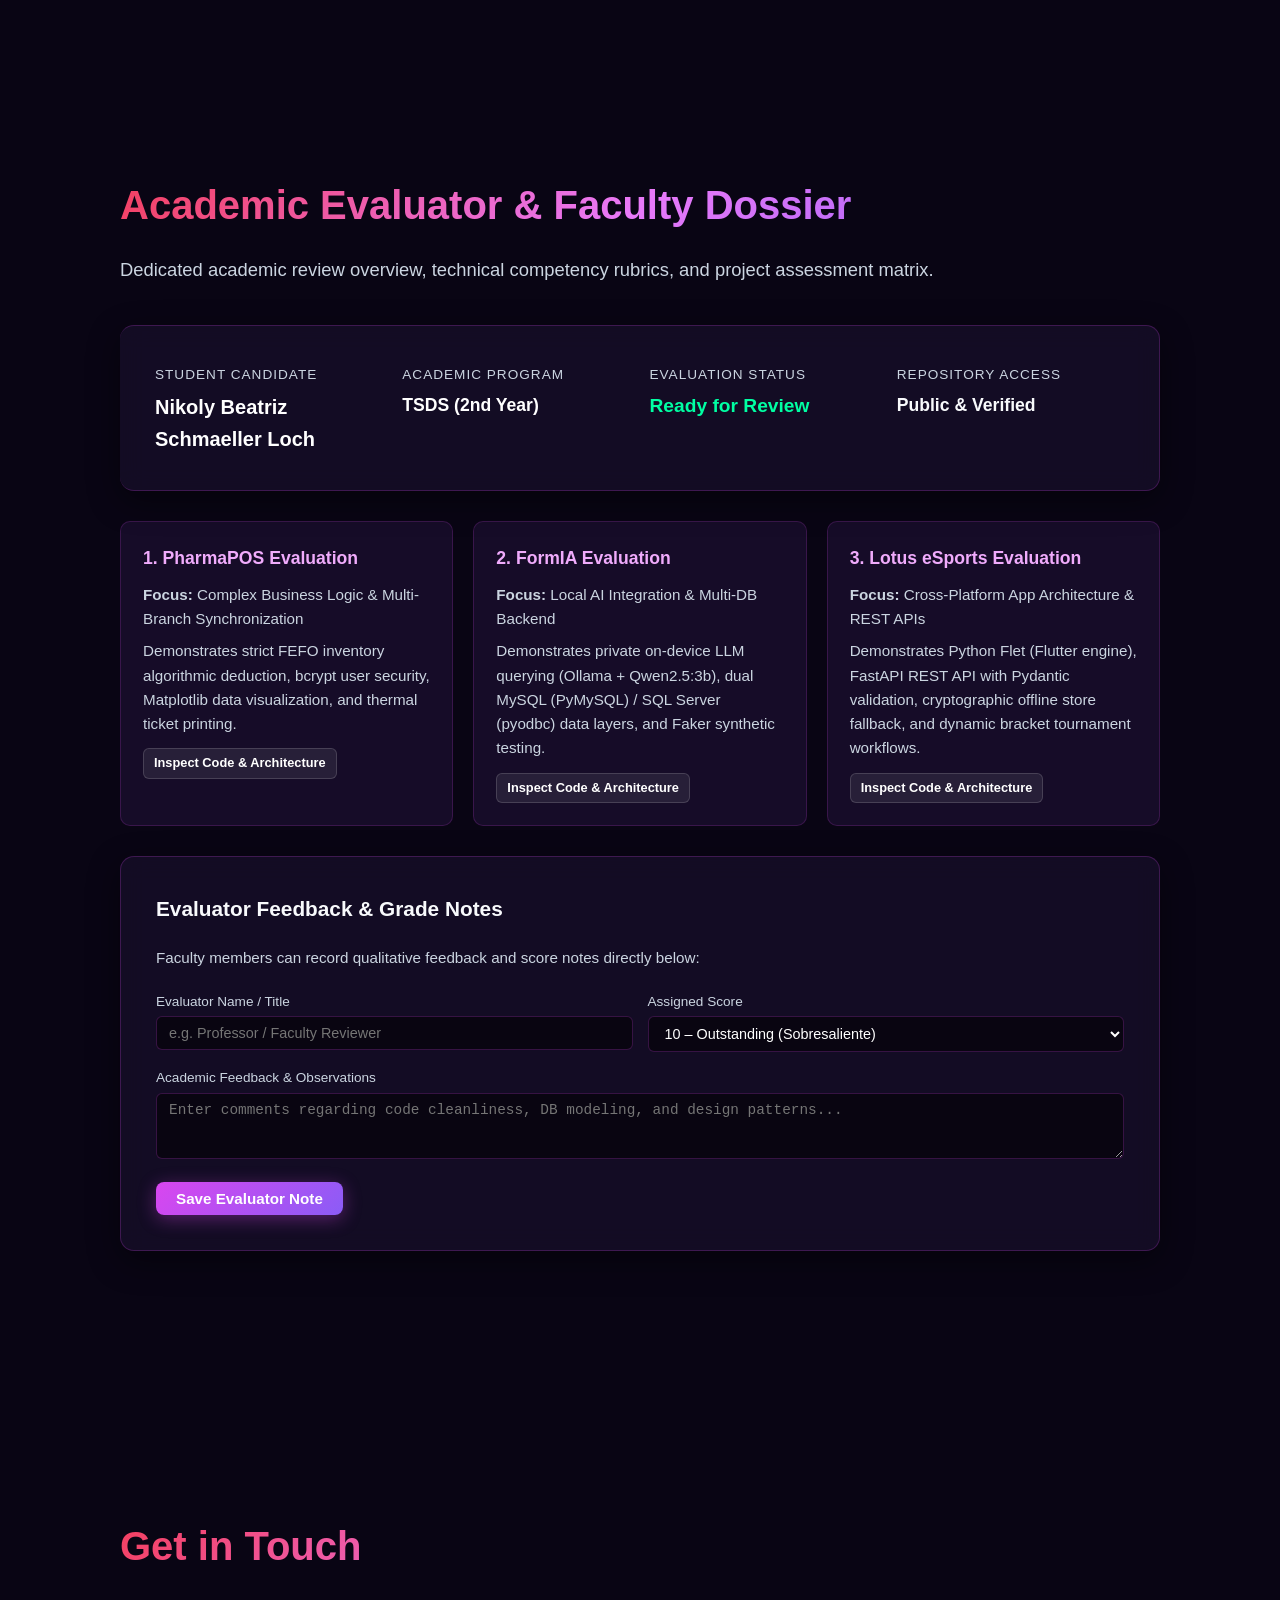
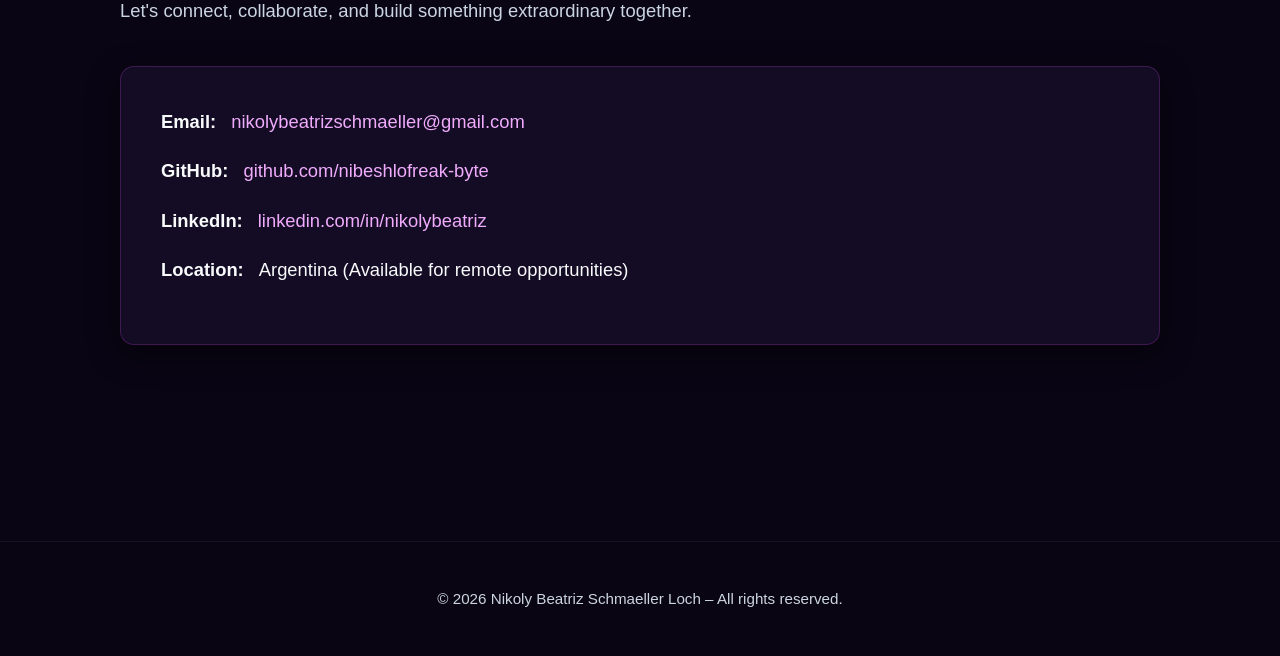
==== commit d40aeffb: "Correct contact email to nikolybeatrizschmaeller@gmail.com" ====
--- a/index.html
+++ b/index.html
@@ -254,7 +254,7 @@
         <div class="contact-container">
             <div class="contact-item">
                 <strong>Email:</strong>
-                <a href="mailto:nikolybeatrizschmaellerloxh@gmail.com">nikolybeatrizschmaellerloxh@gmail.com</a>
+                <a href="mailto:nikolybeatrizschmaeller@gmail.com">nikolybeatrizschmaeller@gmail.com</a>
             </div>
             <div class="contact-item">
                 <strong>GitHub:</strong>
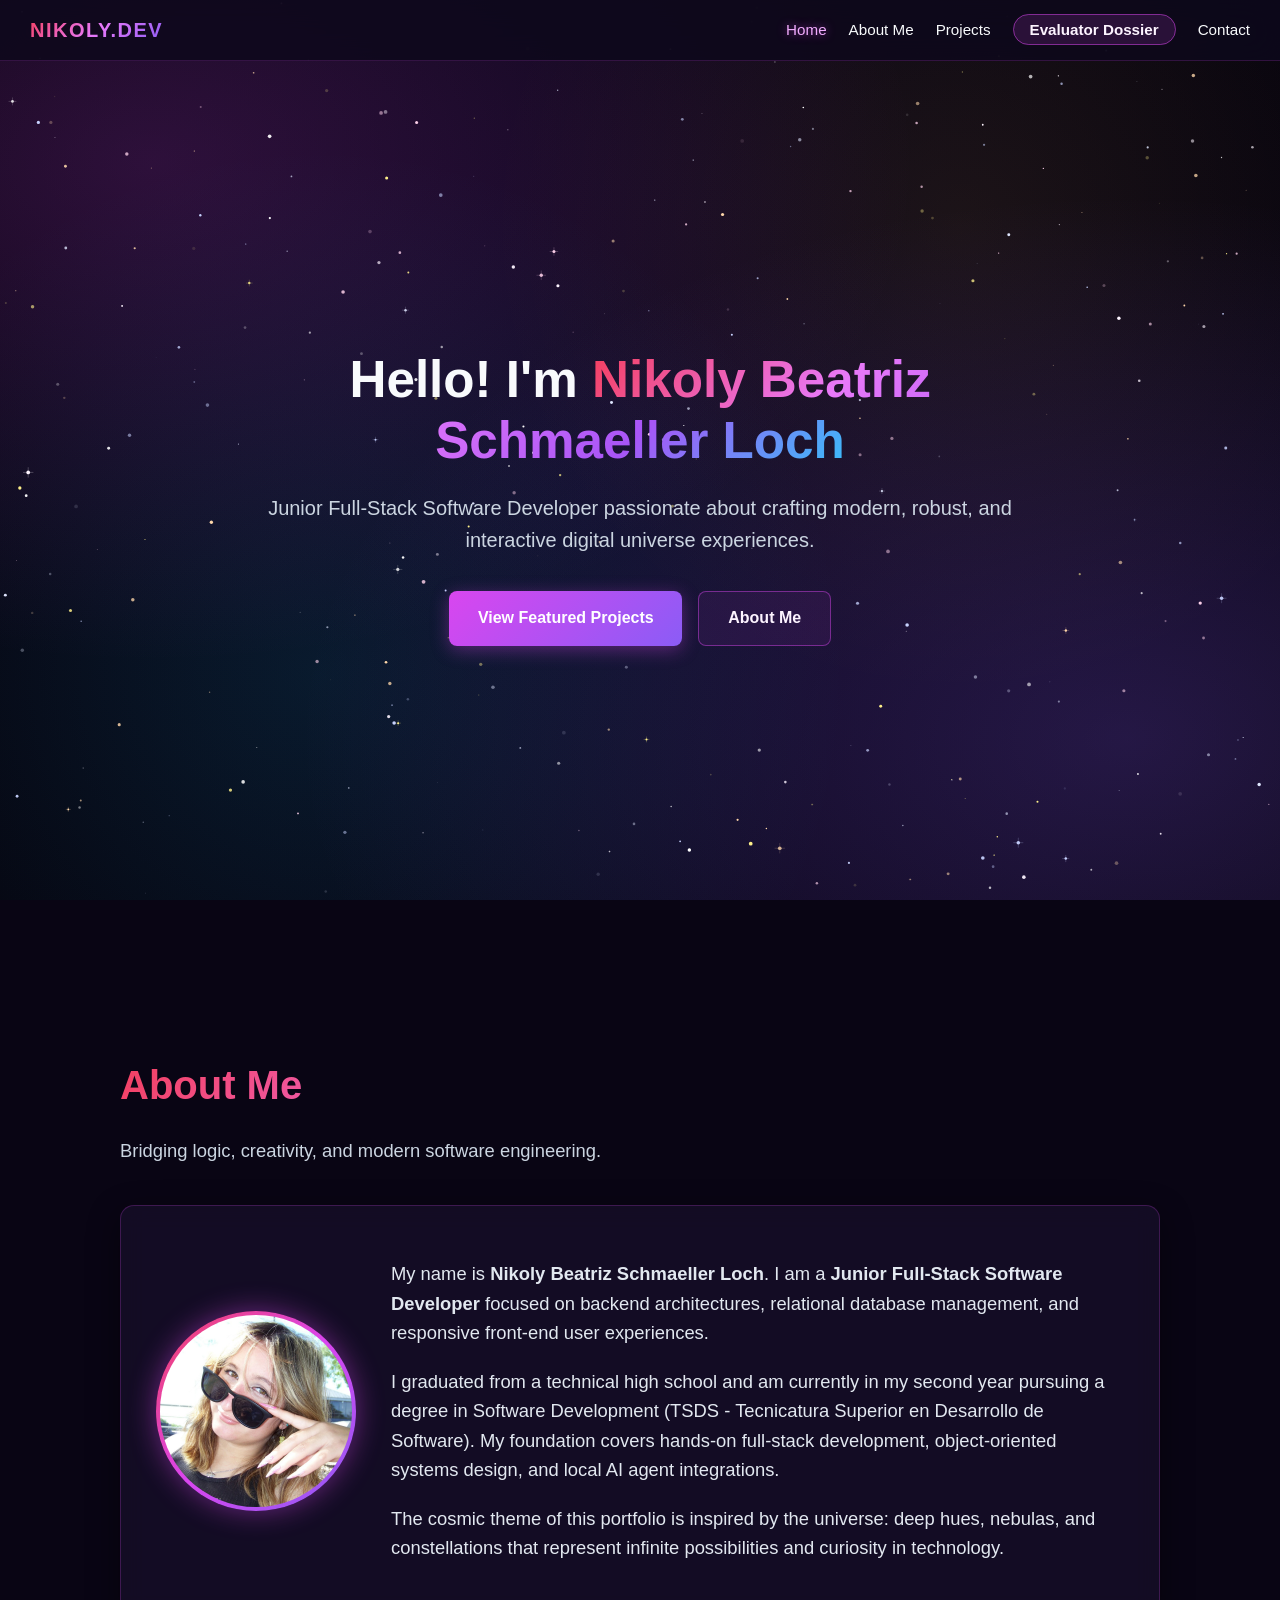
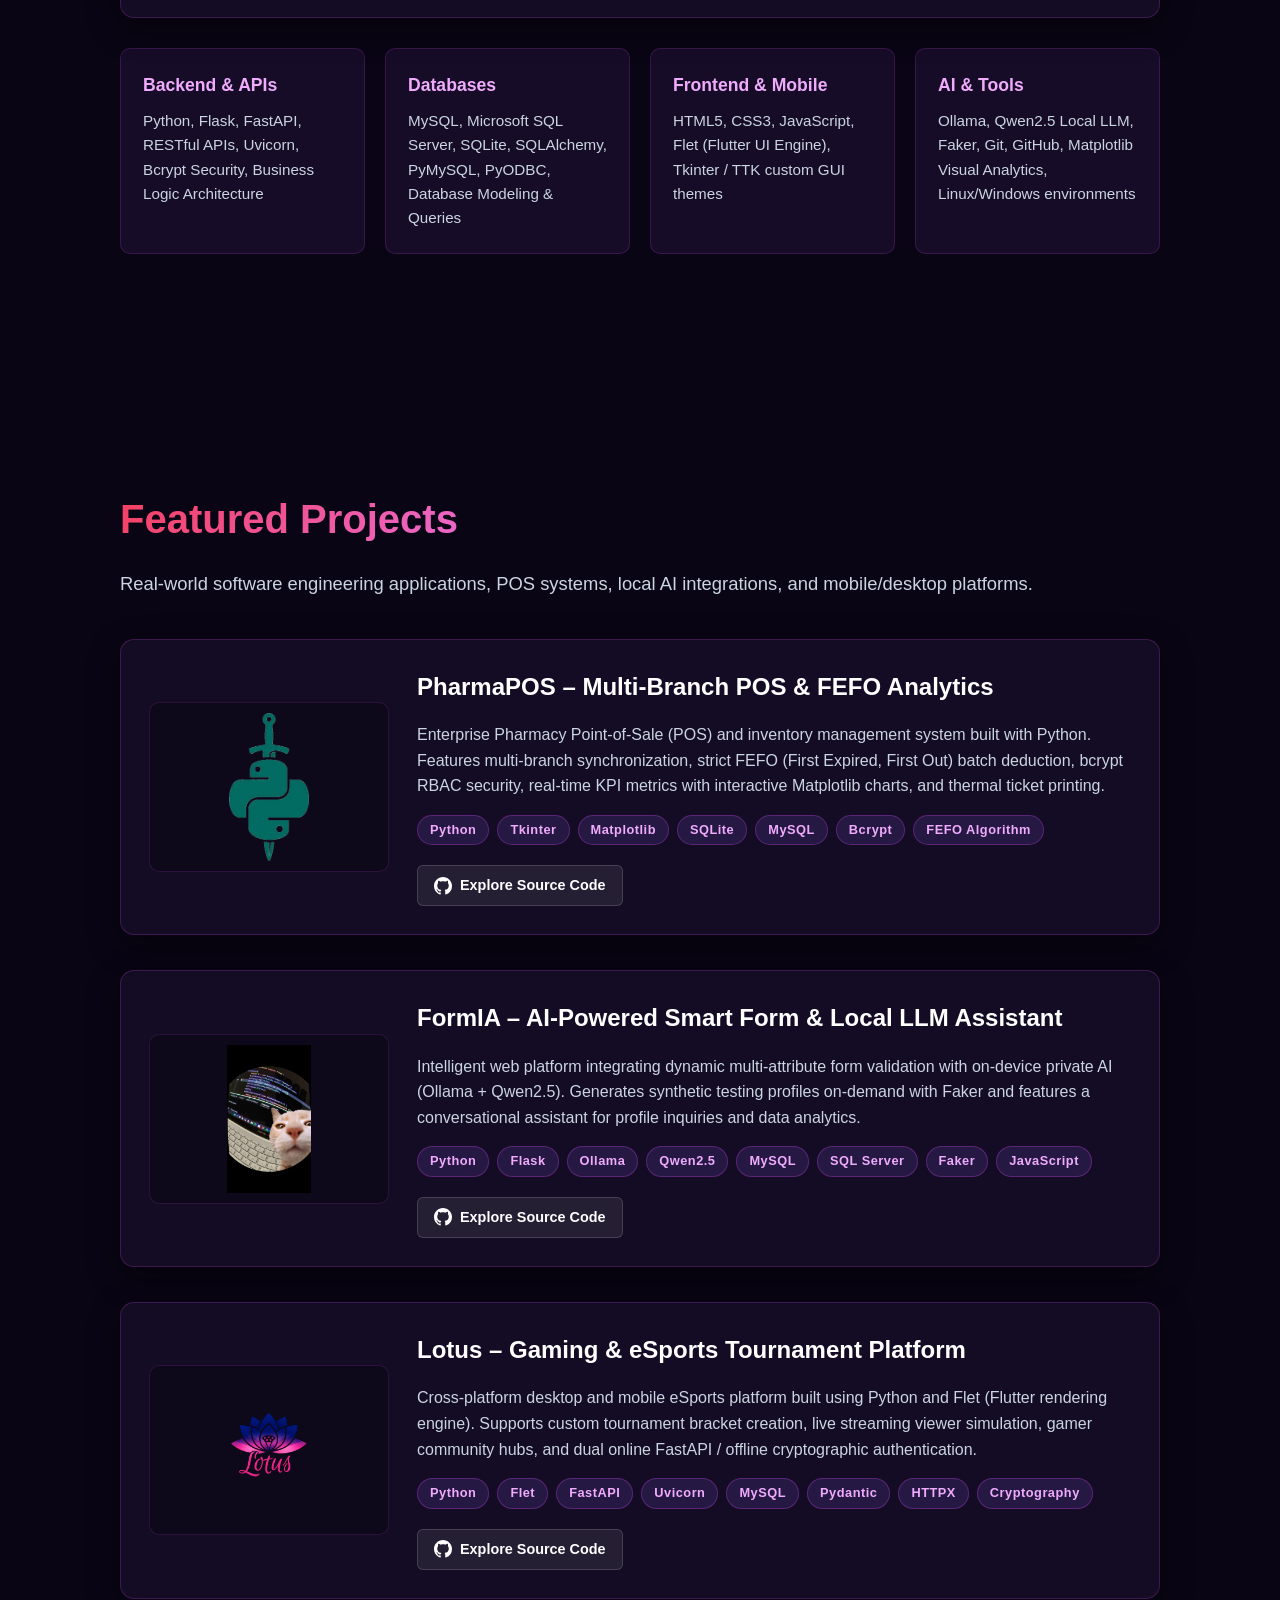
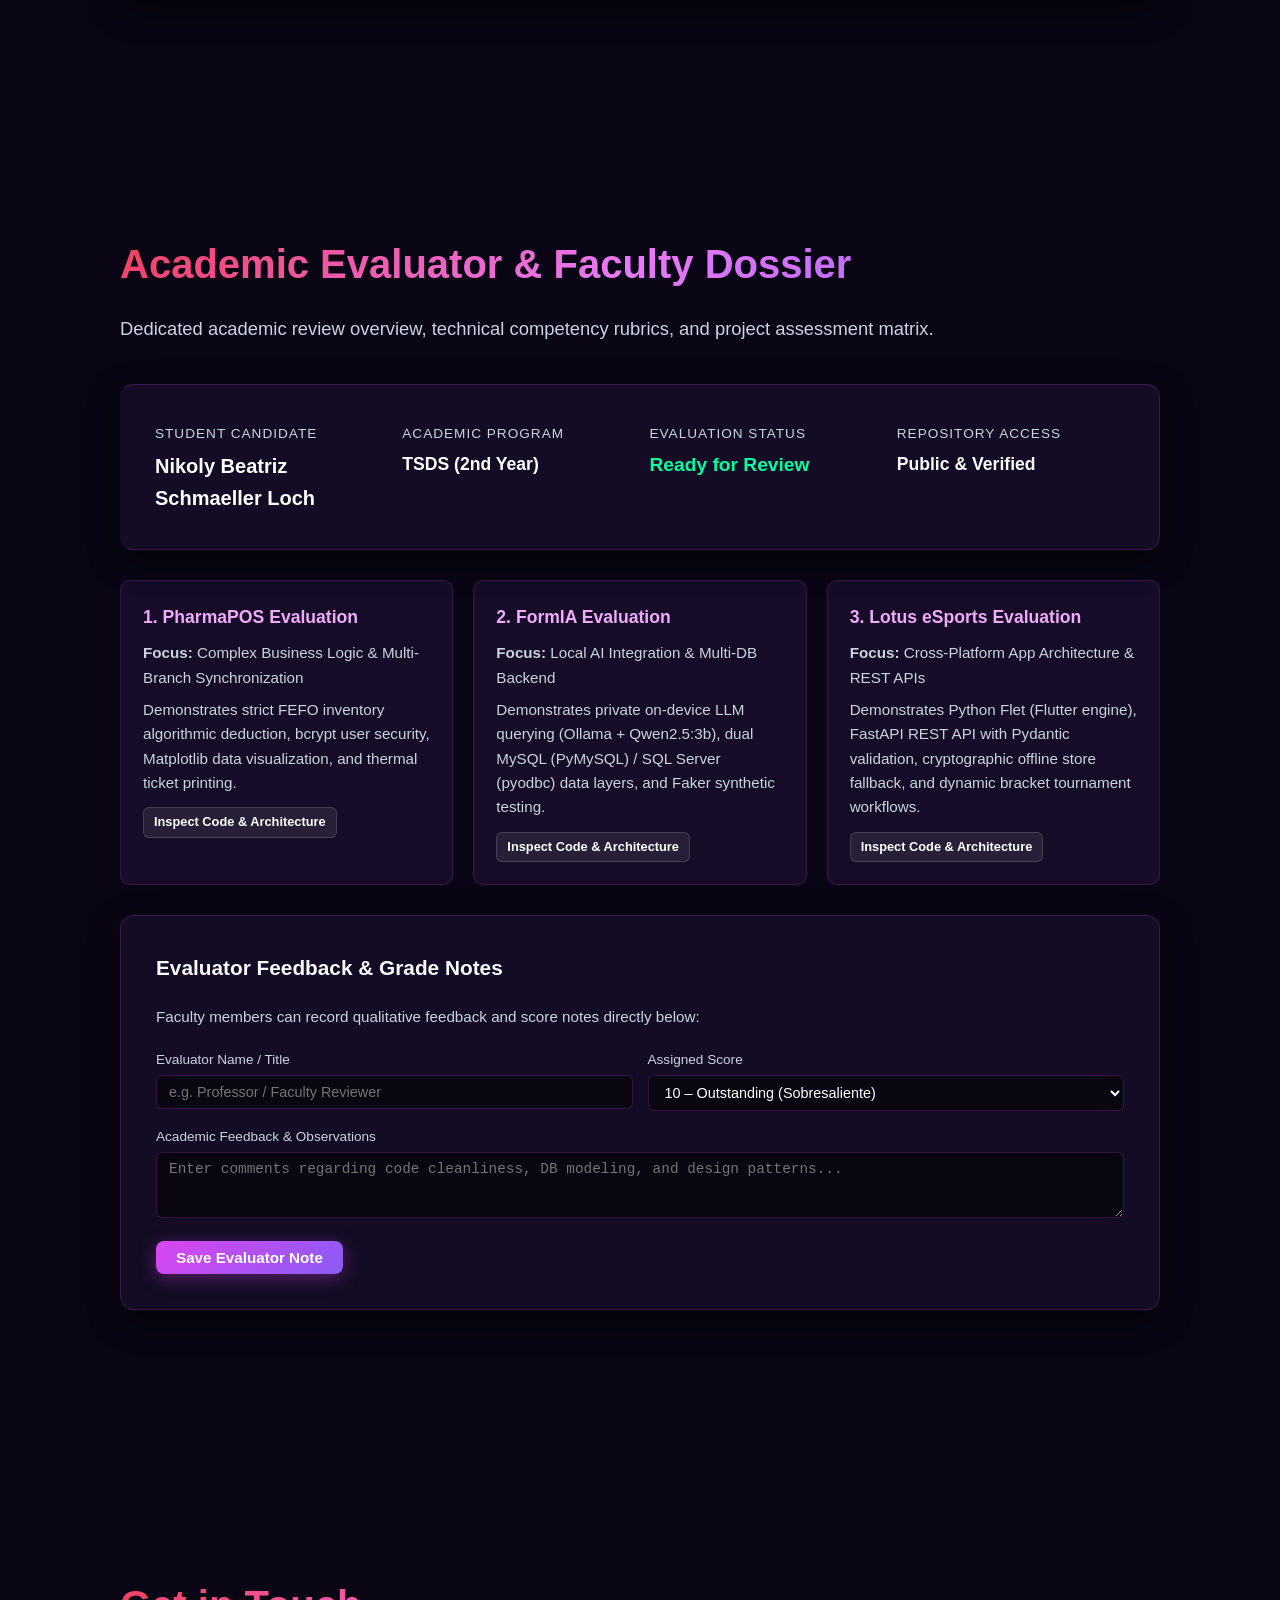
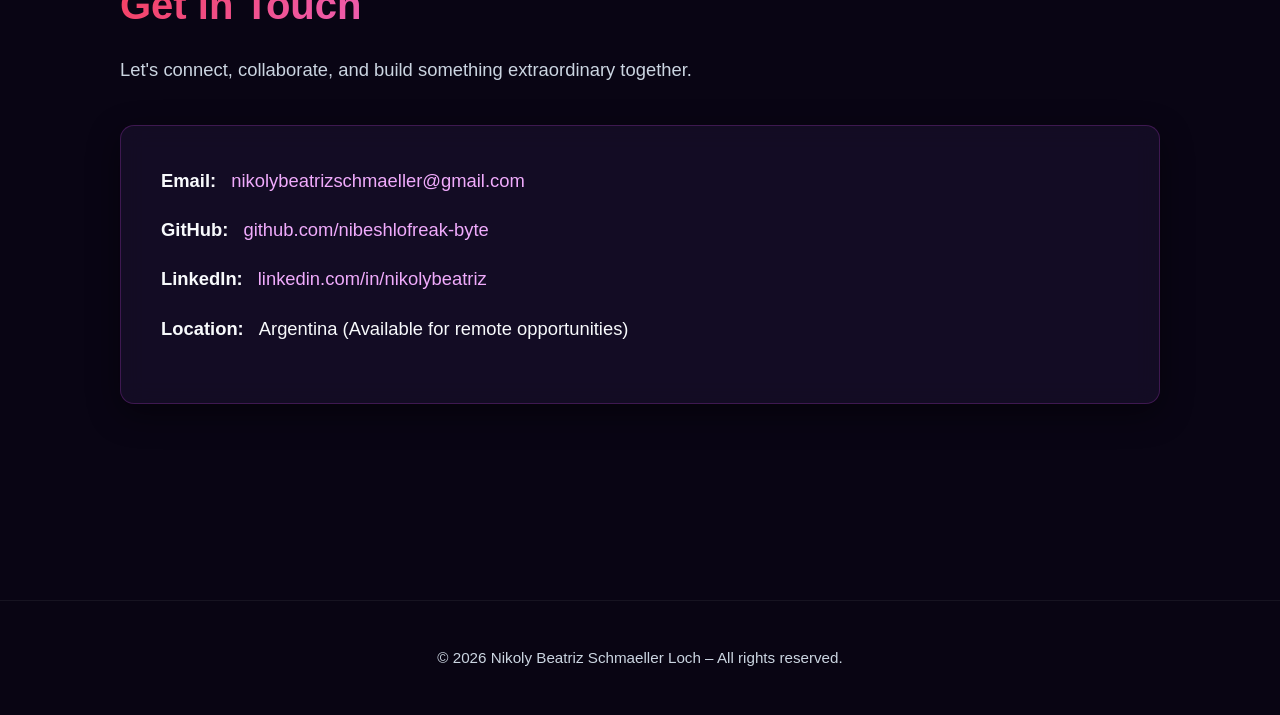
==== commit 394dd9c8: "Add profile photo in About Me section and cat photo as FormIA project image" ====
--- a/index.html
+++ b/index.html
@@ -34,9 +34,16 @@
         <p class="section-subtitle">Bridging logic, creativity, and modern software engineering.</p>
 
         <div class="about-card">
-            <p>My name is <strong>Nikoly Beatriz Schmaeller Loch</strong>. I am a <strong>Junior Full-Stack Software Developer</strong> focused on backend architectures, relational database management, and responsive front-end user experiences.</p>
-            <p>I graduated from a technical high school and am currently in my second year pursuing a degree in Software Development (TSDS - Tecnicatura Superior en Desarrollo de Software). My foundation covers hands-on full-stack development, object-oriented systems design, and local AI agent integrations.</p>
-            <p>The cosmic theme of this portfolio is inspired by the universe: deep hues, nebulas, and constellations that represent infinite possibilities and curiosity in technology.</p>
+            <div class="about-container">
+                <div class="about-avatar-wrap">
+                    <img src="static/img/nikoly.jpg" alt="Nikoly Beatriz Schmaeller Loch" class="about-avatar" loading="lazy" />
+                </div>
+                <div class="about-text">
+                    <p>My name is <strong>Nikoly Beatriz Schmaeller Loch</strong>. I am a <strong>Junior Full-Stack Software Developer</strong> focused on backend architectures, relational database management, and responsive front-end user experiences.</p>
+                    <p>I graduated from a technical high school and am currently in my second year pursuing a degree in Software Development (TSDS - Tecnicatura Superior en Desarrollo de Software). My foundation covers hands-on full-stack development, object-oriented systems design, and local AI agent integrations.</p>
+                    <p>The cosmic theme of this portfolio is inspired by the universe: deep hues, nebulas, and constellations that represent infinite possibilities and curiosity in technology.</p>
+                </div>
+            </div>
         </div>
 
         <div class="skills-grid">
@@ -97,7 +104,7 @@
             <!-- Project 2: FormIA -->
             <article class="project-card">
                 <div class="project-image-wrap">
-                    <img src="static/img/formia_ai.svg" alt="FormIA" loading="lazy" />
+                    <img src="static/img/formia_cat.jpg" alt="FormIA" loading="lazy" />
                 </div>
                 <div class="project-details">
                     <h3>FormIA – AI-Powered Smart Form &amp; Local LLM Assistant</h3>
--- a/static/css/style.css
+++ b/static/css/style.css
@@ -236,6 +236,36 @@
     margin-bottom: 30px;
 }
 
+.about-container {
+    display: flex;
+    gap: 35px;
+    align-items: center;
+}
+
+.about-avatar-wrap {
+    flex-shrink: 0;
+    width: 200px;
+    height: 200px;
+    border-radius: 50%;
+    padding: 4px;
+    background: linear-gradient(135deg, #f43f5e, #d946ef, #8b5cf6);
+    box-shadow: 0 0 28px rgba(217, 70, 239, 0.45);
+    display: flex;
+    align-items: center;
+    justify-content: center;
+}
+
+.about-avatar {
+    width: 100%;
+    height: 100%;
+    object-fit: cover;
+    border-radius: 50%;
+}
+
+.about-text {
+    flex: 1;
+}
+
 .about-card p {
     font-size: 1.15rem;
     margin-bottom: 1.2rem;
@@ -478,4 +508,8 @@
         width: 100%;
         height: 200px;
     }
-}
+    .about-container {
+        flex-direction: column;
+        text-align: center;
+    }
+}
